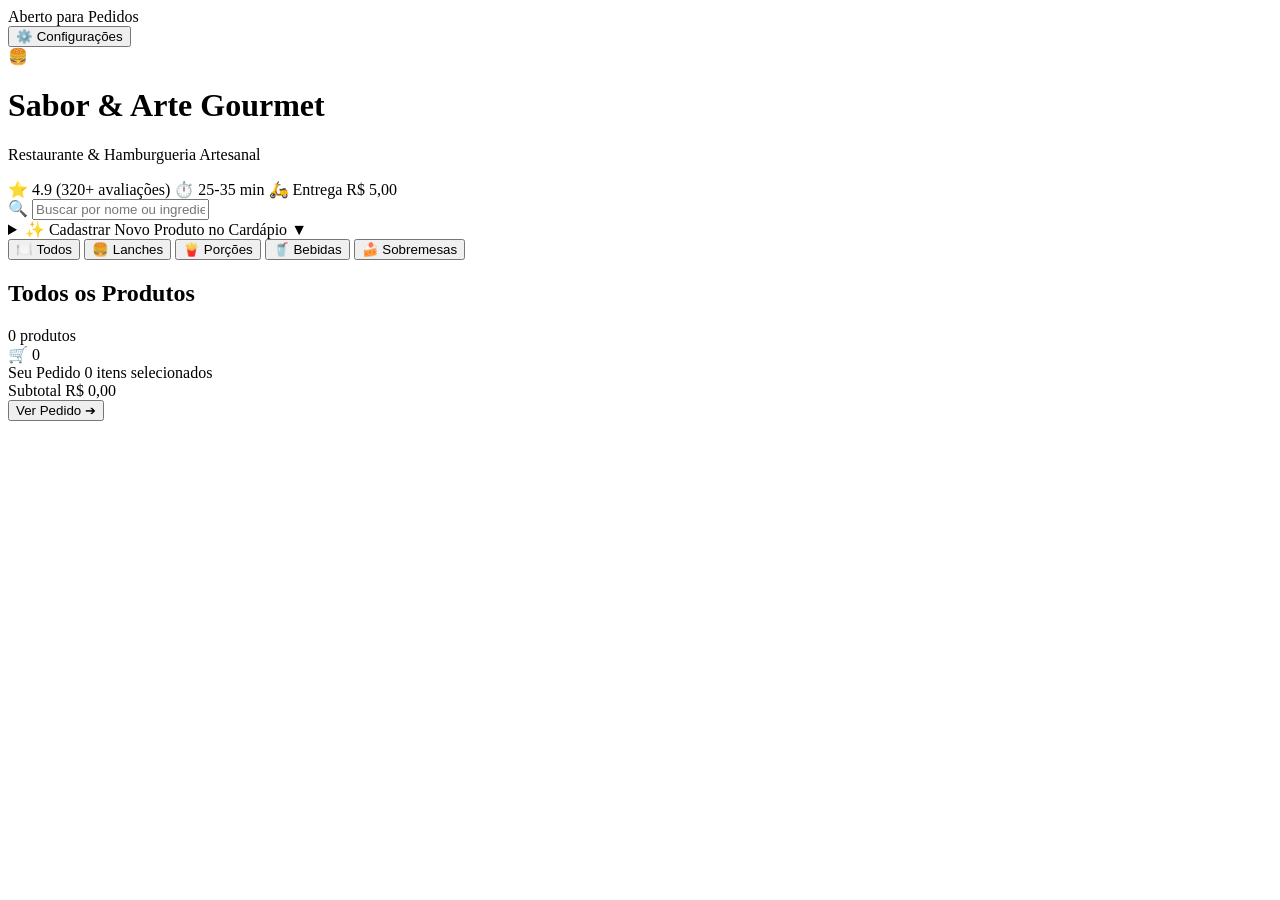
==== index.html @ 3bb92f91 "Configura numero de WhatsApp padrao (+55 79 99982-0686) e otimiza envio de pedidos" ====
<!DOCTYPE html>
<html lang="pt-BR">
<head>
  <meta charset="UTF-8">
  <meta name="viewport" content="width=device-width, initial-scale=1.0, maximum-scale=1.0, user-scalable=no, viewport-fit=cover">
  <title>Sabor & Arte Gourmet | Cardápio Digital Profissional</title>

  <meta name="description" content="Cardápio digital empresarial interativo para pedidos rápidos via WhatsApp, visualização de produtos e cálculo de total.">
  <meta name="theme-color" content="#8b1c1c">
  <meta name="apple-mobile-web-app-capable" content="yes">
  <meta name="apple-mobile-web-app-status-bar-style" content="black-translucent">
  <meta name="apple-mobile-web-app-title" content="Cardápio Pro">

  <link rel="icon" type="image/png" sizes="32x32" href="icons/icon-192.png">
  <link rel="apple-touch-icon" href="icons/icon-192.png">
  <link rel="manifest" href="manifest.json">

  <!-- Tipografia Gourmet -->
  <link rel="preconnect" href="https://fonts.googleapis.com">
  <link rel="preconnect" href="https://fonts.gstatic.com" crossorigin>
  <link href="https://fonts.googleapis.com/css2?family=Plus+Jakarta+Sans:wght@400;500;600;700;800&family=Outfit:wght@600;700;800;900&display=swap" rel="stylesheet">

  <!-- Estilos MVC Modularizados -->
  <link rel="stylesheet" href="css/base.css">
  <link rel="stylesheet" href="css/components.css">
  <link rel="stylesheet" href="css/modals.css">
  <link rel="stylesheet" href="style.css">
</head>
<body>

  <!-- BANNER E CABEÇALHO GOURMET -->
  <header class="header-empresa">
    <div class="header-banner-bg" aria-hidden="true"></div>
    <div class="header-overlay" aria-hidden="true"></div>
    
    <div class="header-container">
      <div class="header-top-bar">
        <div class="status-box">
          <span class="status-pulse"></span>
          <span class="status-label">Aberto para Pedidos</span>
        </div>
        <button id="btn-abrir-config" class="btn-config-loja" title="Configurações do Estabelecimento" aria-label="Configurações do Estabelecimento">
          <span>⚙️ Configurações</span>
        </button>
      </div>

      <div class="brand-box">
        <div class="brand-logo-wrapper">
          <span class="brand-logo">🍔</span>
        </div>
        <div class="brand-texts">
          <h1 class="brand-name" id="display-nome-loja">Sabor & Arte Gourmet</h1>
          <p class="brand-segment">Restaurante & Hamburgueria Artesanal</p>
          
          <div class="brand-badges">
            <span class="badge-info">⭐ 4.9 (320+ avaliações)</span>
            <span class="badge-info">⏱️ 25-35 min</span>
            <span class="badge-info" id="display-taxa-badge">🛵 Entrega R$ 5,00</span>
          </div>
        </div>
      </div>
    </div>
  </header>

  <!-- CONTEÚDO PRINCIPAL -->
  <main class="app-container">

    <!-- BARRA DE CONTROLE: PESQUISA E CADASTRO RÁPIDO -->
    <section class="controls-section">
      <div class="search-bar-wrapper">
        <span class="search-icon" aria-hidden="true">🔍</span>
        <input type="text" id="campo-busca" placeholder="Buscar por nome ou ingredientes (ex: burger, bacon, suco)..." autocomplete="off" aria-label="Buscar produtos no cardápio">
        <button id="btn-limpar-busca" class="btn-clear" style="display: none;" title="Limpar pesquisa" aria-label="Limpar campo de pesquisa">✕</button>
      </div>

      <!-- PAINEL ACCORDION DE CADASTRO DE NOVO ITEM -->
      <details class="accordion-cadastro" id="accordion-cadastro">
        <summary class="summary-btn">
          <span>✨ Cadastrar Novo Produto no Cardápio</span>
          <span class="accordion-arrow" aria-hidden="true">▼</span>
        </summary>
        <div class="form-cadastro-item">
          <div class="form-grid">
            <div class="form-field">
              <label for="novo-nome">Nome do Produto *</label>
              <input id="novo-nome" type="text" placeholder="Ex: Monster Cheese Burger" required>
            </div>
            <div class="form-field">
              <label for="nova-categoria">Categoria *</label>
              <select id="nova-categoria">
                <option value="lanches">🍔 Lanches</option>
                <option value="porcoes">🍟 Porções</option>
                <option value="bebidas">🥤 Bebidas</option>
                <option value="sobremesas">🍰 Sobremesas</option>
              </select>
            </div>
            <div class="form-field">
              <label for="novo-preco">Preço R$ *</label>
              <input id="novo-preco" type="number" step="0.50" min="0" placeholder="Ex: 34.90" required>
            </div>
            <div class="form-field">
              <label for="novo-badge">Destaque (opcional)</label>
              <select id="novo-badge">
                <option value="">Sem Destaque</option>
                <option value="Mais Pedido">🔥 Mais Pedido</option>
                <option value="Chef Special">⭐ Chef Special</option>
                <option value="Novo">✨ Novo</option>
                <option value="Vegetariano">🌱 Vegetariano</option>
              </select>
            </div>
            <div class="form-field full-width">
              <label for="nova-imagem">URL da Imagem (opcional)</label>
              <input id="nova-imagem" type="url" placeholder="https://exemplo.com/foto-hamburguer.jpg">
            </div>
            <div class="form-field full-width">
              <label for="nova-descricao">Ingredientes / Descrição</label>
              <input id="nova-descricao" type="text" placeholder="Pão brioche, blend 180g, cheddar fatiado...">
            </div>
          </div>
          <button id="btn-salvar-novo" class="btn-adicionar-produto">Cadastrar Produto</button>
        </div>
      </details>
    </section>

    <!-- ABAS DE CATEGORIAS -->
    <nav class="categorias-nav" aria-label="Categorias do Cardápio">
      <div class="categorias-lista" id="categorias-tabs">
        <button class="tab-btn active" data-cat="todos">🍽️ Todos</button>
        <button class="tab-btn" data-cat="lanches">🍔 Lanches</button>
        <button class="tab-btn" data-cat="porcoes">🍟 Porções</button>
        <button class="tab-btn" data-cat="bebidas">🥤 Bebidas</button>
        <button class="tab-btn" data-cat="sobremesas">🍰 Sobremesas</button>
      </div>
    </nav>

    <!-- LISTAGEM DE PRODUTOS DO CARDÁPIO -->
    <section class="cardapio-section">
      <div class="section-title-row">
        <h2 id="titulo-categoria">Todos os Produtos</h2>
        <span id="badge-total-itens" class="badge-count" aria-live="polite">0 produtos</span>
      </div>

      <div class="grid-produtos" id="grid-produtos">
        <!-- Renderizado dinamicamente via JS -->
      </div>

      <!-- MENSAGEM QUANDO NENHUM ITEM FOR ENCONTRADO -->
      <div id="vazio-alerta" class="card-vazio" style="display: none;">
        <span class="vazio-icon">🔍</span>
        <h3>Nenhum produto localizado</h3>
        <p>Não encontramos resultados para a sua busca. Tente pesquisar outro termo ou trocar de categoria.</p>
        <button id="btn-reset-busca" class="btn-secundario-vazio">Ver Todos os Produtos</button>
      </div>
    </section>

  </main>

  <!-- BARRA FLUTUANTE DE RESUMO DO PEDIDO (STICKY) -->
  <aside class="barra-flutuante" id="barra-flutuante">
    <div class="barra-container">
      <div class="barra-info">
        <div class="carrinho-icone-box">
          🛒
          <span class="carrinho-badge" id="carrinho-qtd" aria-live="polite">0</span>
        </div>
        <div class="carrinho-textos">
          <span class="carrinho-titulo">Seu Pedido</span>
          <span class="carrinho-detalhe" id="carrinho-resumo-texto" aria-live="polite">0 itens selecionados</span>
        </div>
      </div>

      <div class="barra-acoes">
        <div class="carrinho-total-box">
          <span class="total-rotulo">Subtotal</span>
          <span class="total-valor" id="carrinho-total-valor" aria-live="polite">R$ 0,00</span>
        </div>
        <button id="btn-abrir-pedido" class="btn-finalizar-pedido">
          <span>Ver Pedido</span>
          <span class="seta-btn">➔</span>
        </button>
      </div>
    </div>
  </aside>

  <!-- MODAL DE FINALIZAÇÃO DO PEDIDO (<dialog>) -->
  <dialog id="modal-pedido" class="modal-dialog">
    <div class="modal-content">
      <div class="modal-header">
        <div class="modal-header-title">
          <span class="modal-icon">🛍️</span>
          <div>
            <h3>Conferir & Finalizar Pedido</h3>
            <p class="modal-sub">Revise os itens e informe os dados para entrega</p>
          </div>
        </div>
        <button id="btn-fechar-modal" class="btn-fechar" aria-label="Fechar modal de pedido">✕</button>
      </div>

      <div class="modal-body">
        <!-- LISTA DE ITENS SELECIONADOS NO MODAL -->
        <div class="pedido-itens-lista" id="pedido-itens-lista">
          <!-- Injetado via JS -->
        </div>

        <!-- FORMULÁRIO DE ENTREGA / ATENDIMENTO -->
        <form id="form-fechamento" class="form-fechamento" onsubmit="return false;">
          <h4 class="form-titulo">Informações de Entrega & Cliente</h4>

          <div class="input-grupo">
            <label for="cliente-nome">Nome Completo do Cliente *</label>
            <input type="text" id="cliente-nome" placeholder="Digite seu nome completo" required>
          </div>

          <div class="input-grupo">
            <label for="tipo-atendimento">Forma de Atendimento *</label>
            <select id="tipo-atendimento">
              <option value="Delivery">Entrega em Domicílio (Delivery)</option>
              <option value="Mesa">Consumo no Local (Mesa)</option>
              <option value="Balcão">Retirada no Balcão</option>
            </select>
          </div>

          <div class="input-grupo" id="grupo-local">
            <label for="cliente-local" id="rotulo-local">Endereço Completo de Entrega *</label>
            <input type="text" id="cliente-local" placeholder="Rua, Número, Bairro, Ponto de Referência" required>
          </div>

          <div class="input-grupo">
            <label for="forma-pagamento">Forma de Pagamento *</label>
            <select id="forma-pagamento">
              <option value="PIX">PIX (Chave Instantânea)</option>
              <option value="Cartão de Crédito">Cartão de Crédito (Na entrega)</option>
              <option value="Cartão de Débito">Cartão de Débito (Na entrega)</option>
              <option value="Dinheiro">Dinheiro</option>
            </select>
          </div>

          <!-- CAMPO PIX -->
          <div class="input-grupo box-pix" id="grupo-pix" style="display: none;">
            <div class="pix-card">
              <div class="pix-info">
                <span class="pix-badge">⚡ Chave PIX do Restaurante</span>
                <span class="pix-chave" id="pix-chave-texto">pix@saborearte.com.br</span>
              </div>
              <button type="button" id="btn-copiar-pix" class="btn-copiar">Copiar Chave</button>
            </div>
          </div>

          <!-- CAMPO DINHEIRO / TROCO -->
          <div class="input-grupo" id="grupo-troco" style="display: none;">
            <label for="pedido-troco">Troco para Quanto? (R$)</label>
            <input type="text" id="pedido-troco" placeholder="Ex: R$ 50,00 ou Não preciso de troco">
          </div>

          <div class="input-grupo">
            <label for="pedido-obs">Observações do Pedido (opcional)</label>
            <textarea id="pedido-obs" rows="2" placeholder="Ex: Sem cebola, molho extra, carne bem passada..."></textarea>
          </div>
        </form>
      </div>

      <!-- RODAPÉ DO MODAL COM TOTAIS E BOTÃO WHATSAPP -->
      <div class="modal-footer">
        <div class="resumo-valores">
          <div class="resumo-linha">
            <span>Subtotal (itens):</span>
            <span id="modal-subtotal-valor">R$ 0,00</span>
          </div>
          <div class="resumo-linha" id="linha-taxa-entrega">
            <span>Taxa de Entrega:</span>
            <span id="modal-taxa-valor">R$ 5,00</span>
          </div>
          <div class="resumo-linha total-destaque-linha">
            <span>Total Geral:</span>
            <span id="modal-valor-total" class="preco-verde">R$ 0,00</span>
          </div>
        </div>

        <div class="botoes-modal">
          <button type="button" id="btn-limpar-tudo" class="btn-esvaziar">Esvaziar</button>
          <button type="button" id="btn-enviar-whatsapp" class="btn-whatsapp-empresa">
            <span>📲 Enviar Pedido via WhatsApp</span>
          </button>
        </div>
      </div>
    </div>
  </dialog>

  <!-- MODAL DE EDIÇÃO DE PRODUTO (<dialog>) -->
  <dialog id="modal-editar-produto" class="modal-dialog">
    <div class="modal-content">
      <div class="modal-header">
        <div class="modal-header-title">
          <span class="modal-icon">✏️</span>
          <div>
            <h3>Editar Produto</h3>
            <p class="modal-sub">Atualize os detalhes e o preço do item</p>
          </div>
        </div>
        <button id="btn-fechar-editar" class="btn-fechar" aria-label="Fechar modal de edição">✕</button>
      </div>
      <div class="modal-body">
        <form id="form-editar-produto" onsubmit="return false;">
          <input type="hidden" id="edit-id">
          <div class="input-grupo">
            <label for="edit-nome">Nome do Produto *</label>
            <input type="text" id="edit-nome" required>
          </div>
          <div class="input-grupo">
            <label for="edit-categoria">Categoria *</label>
            <select id="edit-categoria">
              <option value="lanches">🍔 Lanches</option>
              <option value="porcoes">🍟 Porções</option>
              <option value="bebidas">🥤 Bebidas</option>
              <option value="sobremesas">🍰 Sobremesas</option>
            </select>
          </div>
          <div class="input-grupo">
            <label for="edit-preco">Preço R$ *</label>
            <input type="number" step="0.50" min="0" id="edit-preco" required>
          </div>
          <div class="input-grupo">
            <label for="edit-badge">Destaque (Badge)</label>
            <select id="edit-badge">
              <option value="">Sem Destaque</option>
              <option value="Mais Pedido">🔥 Mais Pedido</option>
              <option value="Chef Special">⭐ Chef Special</option>
              <option value="Novo">✨ Novo</option>
              <option value="Vegetariano">🌱 Vegetariano</option>
            </select>
          </div>
          <div class="input-grupo">
            <label for="edit-imagem">URL da Foto</label>
            <input type="url" id="edit-imagem" placeholder="https://exemplo.com/imagem.jpg">
          </div>
          <div class="input-grupo">
            <label for="edit-descricao">Ingredientes / Descrição</label>
            <textarea id="edit-descricao" rows="2"></textarea>
          </div>
        </form>
      </div>
      <div class="modal-footer">
        <button type="button" id="btn-salvar-edicao" class="btn-adicionar-produto" style="width: 100%;">Salvar Alterações</button>
      </div>
    </div>
  </dialog>

  <!-- MODAL DE CONFIGURAÇÕES DO ESTABELECIMENTO (<dialog>) -->
  <dialog id="modal-configuracoes" class="modal-dialog">
    <div class="modal-content">
      <div class="modal-header">
        <div class="modal-header-title">
          <span class="modal-icon">⚙️</span>
          <div>
            <h3>Configurações do Restaurante</h3>
            <p class="modal-sub">Defina os dados para recebimento de pedidos</p>
          </div>
        </div>
        <button id="btn-fechar-config" class="btn-fechar" aria-label="Fechar configurações">✕</button>
      </div>
      <div class="modal-body">
        <form id="form-config" onsubmit="return false;">
          <div class="input-grupo">
            <label for="config-nome-loja">Nome do Estabelecimento</label>
            <input type="text" id="config-nome-loja" placeholder="Ex: Sabor & Arte Gourmet">
          </div>
          <div class="input-grupo">
            <label for="config-whatsapp">Número do WhatsApp (com DDD)</label>
            <input type="text" id="config-whatsapp" placeholder="Ex: 5579999820686">
            <small style="color: var(--text-muted); font-size: 0.75rem;">Digite com DDD (ex: 5579999820686 ou 79999820686)</small>
          </div>
          <div class="input-grupo">
            <label for="config-taxa-entrega">Taxa Padrão de Entrega (R$)</label>
            <input type="number" step="0.50" min="0" id="config-taxa-entrega" placeholder="Ex: 5.00">
          </div>
          <div class="input-grupo">
            <label for="config-chave-pix">Chave PIX da Loja</label>
            <input type="text" id="config-chave-pix" placeholder="Ex: pix@saborearte.com.br ou CNPJ">
          </div>
        </form>
      </div>
      <div class="modal-footer">
        <button type="button" id="btn-salvar-config" class="btn-adicionar-produto" style="width: 100%;">Salvar Configurações</button>
      </div>
    </div>
  </dialog>

  <!-- MODAL DE CONFIRMAÇÃO CUSTOMIZADO (<dialog>) -->
  <dialog id="modal-confirmacao" class="modal-dialog modal-small">
    <div class="modal-content">
      <div class="modal-body" style="text-align: center; padding: 24px;">
        <span id="confirm-icon" style="font-size: 2.5rem; display: block; margin-bottom: 12px;">⚠️</span>
        <h3 id="confirm-titulo" style="font-size: 1.15rem; font-weight: 800; color: var(--dark); margin-bottom: 8px;">Tem certeza?</h3>
        <p id="confirm-mensagem" style="font-size: 0.88rem; color: var(--text-muted); margin-bottom: 20px;">Essa ação não poderá ser desfeita.</p>
        
        <div style="display: flex; gap: 10px; justify-content: center;">
          <button type="button" id="btn-confirm-cancelar" class="btn-fechar" style="width: auto; height: auto; border-radius: var(--radius-sm); padding: 8px 16px;">Cancelar</button>
          <button type="button" id="btn-confirm-ok" class="btn-esvaziar" style="padding: 8px 16px;">Confirmar</button>
        </div>
      </div>
    </div>
  </dialog>

  <!-- NOTIFICAÇÃO TOAST -->
  <div id="toast" class="toast-aviso" role="alert" aria-live="polite"></div>

  <!-- SERVICE WORKER (PWA) -->
  <script>
    if ("serviceWorker" in navigator) {
      navigator.serviceWorker.register("sw.js", { updateViaCache: 'none' })
        .then(reg => {
          reg.update();
          console.log("Service Worker ativo!");
        })
        .catch(err => console.error("Erro SW:", err));
    }
  </script>

  <!-- CONTROLLER PRINCIPAL (ARQUITETURA MVC) -->
  <script type="module" src="js/controllers/AppController.js"></script>
</body>
</html>
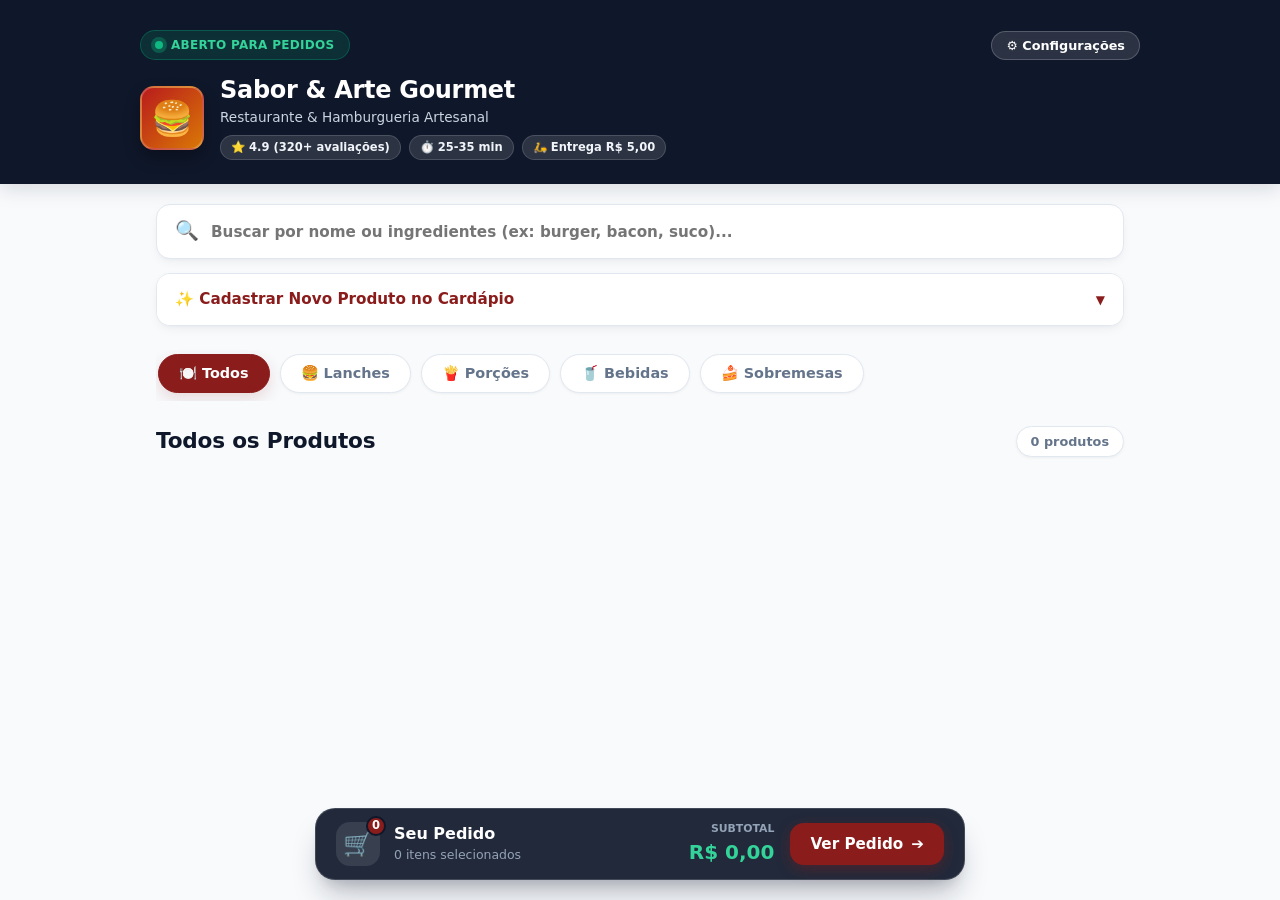
==== commit 5957a014: "Adiciona metatags Open Graph (og:image, og:title, og:url) e link no pedido para preview rico com ima" ====
--- a/index.html
+++ b/index.html
@@ -10,6 +10,31 @@
   <meta name="apple-mobile-web-app-capable" content="yes">
   <meta name="apple-mobile-web-app-status-bar-style" content="black-translucent">
   <meta name="apple-mobile-web-app-title" content="Cardápio Pro">
+
+  <!-- Metatags para Compartilhamento e Preview com Imagem no WhatsApp -->
+  <meta property="og:type" content="website">
+  <meta property="og:url" content="https://pedroj2611.github.io/tetes-de-app-facudade-/">
+  <meta property="og:title" content="Sabor & Arte Gourmet | Cardápio Digital Profissional">
+  <meta property="og:description" content="Cardápio digital empresarial interativo para pedidos rápidos via WhatsApp, visualização de produtos e cálculo de total.">
+  <meta property="og:image" content="https://pedroj2611.github.io/tetes-de-app-facudade-/icons/icon-512.png">
+  <meta property="og:image:secure_url" content="https://pedroj2611.github.io/tetes-de-app-facudade-/icons/icon-512.png">
+  <meta property="og:image:type" content="image/png">
+  <meta property="og:image:width" content="512">
+  <meta property="og:image:height" content="512">
+  <meta property="og:image:alt" content="Sabor & Arte Gourmet">
+  <meta property="og:site_name" content="Sabor & Arte Gourmet">
+
+  <!-- Compatibilidade Legada WhatsApp -->
+  <link rel="image_src" href="https://pedroj2611.github.io/tetes-de-app-facudade-/icons/icon-512.png">
+  <meta itemprop="name" content="Sabor & Arte Gourmet | Cardápio Digital Profissional">
+  <meta itemprop="description" content="Cardápio digital empresarial interativo para pedidos rápidos via WhatsApp.">
+  <meta itemprop="image" content="https://pedroj2611.github.io/tetes-de-app-facudade-/icons/icon-512.png">
+
+  <!-- Twitter Card -->
+  <meta name="twitter:card" content="summary">
+  <meta name="twitter:title" content="Sabor & Arte Gourmet | Cardápio Digital Profissional">
+  <meta name="twitter:description" content="Cardápio digital empresarial interativo para pedidos rápidos via WhatsApp.">
+  <meta name="twitter:image" content="https://pedroj2611.github.io/tetes-de-app-facudade-/icons/icon-512.png">
 
   <link rel="icon" type="image/png" sizes="32x32" href="icons/icon-192.png">
   <link rel="apple-touch-icon" href="icons/icon-192.png">
--- a/css/base.css
+++ b/css/base.css
@@ -0,0 +1,75 @@
+/* ==========================================================================
+   VIEW LAYER - BASE & DESIGN SYSTEM (src/css/base.css)
+   ========================================================================== */
+:root {
+  --primary: #8b1c1c;
+  --primary-hover: #6e1313;
+  --primary-light: #fef2f2;
+  --primary-glow: rgba(139, 28, 28, 0.15);
+  
+  --secondary: #d97706;
+  --secondary-light: #fffbeb;
+  
+  --success: #059669;
+  --success-light: #ecfdf5;
+  --whatsapp: #25d366;
+  --whatsapp-hover: #1eb854;
+  
+  --dark: #0f172a;
+  --dark-surface: #1e293b;
+  --text-main: #1e293b;
+  --text-muted: #64748b;
+  --text-light: #94a3b8;
+  
+  --bg-body: #f8fafc;
+  --bg-card: #ffffff;
+  --border: #e2e8f0;
+  --border-focus: #cbd5e1;
+  
+  --shadow-sm: 0 1px 3px 0 rgba(0, 0, 0, 0.05);
+  --shadow-card: 0 4px 12px -2px rgba(15, 23, 42, 0.06), 0 2px 4px -2px rgba(15, 23, 42, 0.04);
+  --shadow-hover: 0 16px 24px -4px rgba(15, 23, 42, 0.1), 0 8px 12px -4px rgba(15, 23, 42, 0.05);
+  --shadow-float: 0 20px 30px -8px rgba(15, 23, 42, 0.28), 0 10px 15px -8px rgba(15, 23, 42, 0.15);
+  
+  --radius-sm: 8px;
+  --radius-md: 14px;
+  --radius-lg: 20px;
+  --radius-full: 9999px;
+  
+  --font-body: 'Plus Jakarta Sans', system-ui, -apple-system, sans-serif;
+  --font-heading: 'Outfit', system-ui, sans-serif;
+  --transition: all 0.22s cubic-bezier(0.4, 0, 0.2, 1);
+}
+
+/* RESET E BASE */
+* {
+  margin: 0;
+  padding: 0;
+  box-sizing: border-box;
+  font-family: var(--font-body);
+  -webkit-tap-highlight-color: transparent;
+}
+
+html {
+  scroll-behavior: smooth;
+}
+
+body {
+  background-color: var(--bg-body);
+  color: var(--text-main);
+  line-height: 1.5;
+  padding-bottom: calc(120px + env(safe-area-inset-bottom, 0px));
+  min-height: 100vh;
+  -webkit-font-smoothing: antialiased;
+}
+
+body.modal-aberto {
+  overflow: hidden;
+  touch-action: none;
+}
+
+.app-container {
+  max-width: 1000px;
+  margin: 0 auto;
+  padding: 20px 16px;
+}
--- a/css/components.css
+++ b/css/components.css
@@ -0,0 +1,826 @@
+/* ==========================================================================
+   VIEW LAYER - COMPONENTES (src/css/components.css)
+   ========================================================================== */
+
+/* HEADER E BANNER GOURMET */
+.header-empresa {
+  position: relative;
+  background: var(--dark);
+  color: #ffffff;
+  padding: 30px 20px 24px 20px;
+  overflow: hidden;
+  box-shadow: 0 4px 20px rgba(15, 23, 42, 0.15);
+}
+
+.header-banner-bg {
+  position: absolute;
+  top: 0;
+  left: 0;
+  right: 0;
+  bottom: 0;
+  background-image: url('https://images.unsplash.com/photo-1555396273-367ea4eb4db5?auto=format&fit=crop&w=1200&q=80');
+  background-size: cover;
+  background-position: center;
+  filter: blur(3px) brightness(0.45);
+  transform: scale(1.05);
+}
+
+.header-overlay {
+  position: absolute;
+  inset: 0;
+  background: linear-gradient(180deg, rgba(15, 23, 42, 0.7) 0%, rgba(15, 23, 42, 0.95) 100%);
+}
+
+.header-container {
+  position: relative;
+  z-index: 10;
+  max-width: 1000px;
+  margin: 0 auto;
+  display: flex;
+  flex-direction: column;
+  gap: 16px;
+}
+
+.header-top-bar {
+  display: flex;
+  justify-content: space-between;
+  align-items: center;
+  gap: 12px;
+}
+
+.status-box {
+  display: inline-flex;
+  align-items: center;
+  gap: 8px;
+  background: rgba(5, 150, 105, 0.2);
+  border: 1px solid rgba(5, 150, 105, 0.4);
+  backdrop-filter: blur(8px);
+  padding: 5px 14px;
+  border-radius: var(--radius-full);
+}
+
+.status-pulse {
+  width: 8px;
+  height: 8px;
+  background: #10b981;
+  border-radius: 50%;
+  box-shadow: 0 0 0 4px rgba(16, 185, 129, 0.3);
+  animation: pulse 2s infinite;
+}
+
+.status-label {
+  font-size: 0.75rem;
+  font-weight: 700;
+  color: #34d399;
+  letter-spacing: 0.3px;
+  text-transform: uppercase;
+}
+
+.btn-config-loja {
+  background: rgba(255, 255, 255, 0.12);
+  color: #ffffff;
+  border: 1px solid rgba(255, 255, 255, 0.2);
+  padding: 6px 14px;
+  border-radius: var(--radius-full);
+  font-size: 0.8rem;
+  font-weight: 600;
+  cursor: pointer;
+  backdrop-filter: blur(8px);
+  transition: var(--transition);
+}
+
+.btn-config-loja:hover {
+  background: rgba(255, 255, 255, 0.25);
+  transform: translateY(-1px);
+}
+
+.brand-box {
+  display: flex;
+  align-items: center;
+  gap: 16px;
+}
+
+.brand-logo-wrapper {
+  background: linear-gradient(135deg, #b91c1c, #d97706);
+  width: 64px;
+  height: 64px;
+  border-radius: var(--radius-md);
+  display: flex;
+  align-items: center;
+  justify-content: center;
+  box-shadow: 0 8px 16px rgba(0, 0, 0, 0.3);
+  border: 2px solid rgba(255, 255, 255, 0.2);
+  flex-shrink: 0;
+}
+
+.brand-logo {
+  font-size: 34px;
+}
+
+.brand-texts {
+  display: flex;
+  flex-direction: column;
+  gap: 2px;
+}
+
+.brand-name {
+  font-family: var(--font-heading);
+  font-size: 1.5rem;
+  font-weight: 800;
+  color: #ffffff;
+  line-height: 1.2;
+  letter-spacing: -0.3px;
+}
+
+.brand-segment {
+  font-size: 0.85rem;
+  color: #cbd5e1;
+  font-weight: 500;
+}
+
+.brand-badges {
+  display: flex;
+  flex-wrap: wrap;
+  gap: 8px;
+  margin-top: 6px;
+}
+
+.badge-info {
+  background: rgba(255, 255, 255, 0.12);
+  border: 1px solid rgba(255, 255, 255, 0.15);
+  color: #f1f5f9;
+  font-size: 0.72rem;
+  font-weight: 600;
+  padding: 3px 10px;
+  border-radius: var(--radius-full);
+}
+
+/* CONTROLES E BUSCA */
+.controls-section {
+  margin-bottom: 24px;
+  display: flex;
+  flex-direction: column;
+  gap: 14px;
+}
+
+.search-bar-wrapper {
+  background: #ffffff;
+  border: 1.5px solid var(--border);
+  border-radius: var(--radius-md);
+  padding: 12px 18px;
+  display: flex;
+  align-items: center;
+  gap: 12px;
+  box-shadow: var(--shadow-card);
+  transition: var(--transition);
+}
+
+.search-bar-wrapper:focus-within {
+  border-color: var(--primary);
+  box-shadow: 0 0 0 4px var(--primary-glow);
+}
+
+.search-icon {
+  font-size: 1.2rem;
+  color: var(--text-muted);
+}
+
+.search-bar-wrapper input {
+  flex: 1;
+  border: none;
+  background: transparent;
+  font-size: 0.95rem;
+  color: var(--text-main);
+  outline: none;
+  font-weight: 600;
+}
+
+.btn-clear {
+  background: #f1f5f9;
+  border: none;
+  color: var(--text-muted);
+  width: 26px;
+  height: 26px;
+  border-radius: 50%;
+  cursor: pointer;
+  display: flex;
+  align-items: center;
+  justify-content: center;
+  font-weight: bold;
+  transition: var(--transition);
+}
+
+.btn-clear:hover {
+  background: #e2e8f0;
+  color: var(--dark);
+}
+
+/* ACCORDION CADASTRO */
+.accordion-cadastro {
+  background: #ffffff;
+  border: 1.5px solid var(--border);
+  border-radius: var(--radius-md);
+  box-shadow: var(--shadow-card);
+  overflow: hidden;
+  transition: var(--transition);
+}
+
+.summary-btn {
+  padding: 14px 18px;
+  font-size: 0.95rem;
+  font-weight: 700;
+  color: var(--primary);
+  cursor: pointer;
+  display: flex;
+  justify-content: space-between;
+  align-items: center;
+  user-select: none;
+  list-style: none;
+  background: #fff;
+  transition: var(--transition);
+}
+
+.summary-btn:hover {
+  background: var(--primary-light);
+}
+
+.summary-btn::-webkit-details-marker {
+  display: none;
+}
+
+.accordion-arrow {
+  font-size: 0.75rem;
+  transition: transform 0.25s ease;
+}
+
+.accordion-cadastro[open] .accordion-arrow {
+  transform: rotate(180deg);
+}
+
+.form-cadastro-item {
+  padding: 18px;
+  border-top: 1px solid var(--border);
+  background: #fcfcfc;
+}
+
+.form-grid {
+  display: grid;
+  grid-template-columns: 1fr;
+  gap: 12px;
+  margin-bottom: 16px;
+}
+
+@media (min-width: 640px) {
+  .form-grid {
+    grid-template-columns: repeat(3, 1fr);
+  }
+  .form-field.full-width {
+    grid-column: span 3;
+  }
+}
+
+.form-field {
+  display: flex;
+  flex-direction: column;
+  gap: 4px;
+}
+
+.form-field label {
+  font-size: 0.78rem;
+  font-weight: 700;
+  color: var(--text-main);
+}
+
+.form-field input,
+.form-field select {
+  padding: 10px 14px;
+  border: 1.5px solid var(--border);
+  border-radius: var(--radius-sm);
+  font-size: 0.9rem;
+  outline: none;
+  background: #ffffff;
+  transition: var(--transition);
+}
+
+.form-field input:focus,
+.form-field select:focus {
+  border-color: var(--primary);
+  box-shadow: 0 0 0 3px var(--primary-glow);
+}
+
+.btn-adicionar-produto {
+  background: var(--dark);
+  color: #ffffff;
+  border: none;
+  padding: 12px 20px;
+  border-radius: var(--radius-sm);
+  font-size: 0.9rem;
+  font-weight: 700;
+  cursor: pointer;
+  transition: var(--transition);
+  box-shadow: var(--shadow-sm);
+}
+
+.btn-adicionar-produto:hover {
+  background: var(--primary);
+  transform: translateY(-1px);
+}
+
+/* CATEGORIAS */
+.categorias-nav {
+  margin-bottom: 24px;
+}
+
+.categorias-lista {
+  display: flex;
+  gap: 10px;
+  overflow-x: auto;
+  padding: 4px 2px 8px 2px;
+  scrollbar-width: none;
+}
+
+.categorias-lista::-webkit-scrollbar {
+  display: none;
+}
+
+.tab-btn {
+  background: #ffffff;
+  border: 1.5px solid var(--border);
+  padding: 10px 20px;
+  border-radius: var(--radius-full);
+  font-size: 0.9rem;
+  font-weight: 700;
+  color: var(--text-muted);
+  cursor: pointer;
+  white-space: nowrap;
+  transition: var(--transition);
+  box-shadow: var(--shadow-sm);
+}
+
+.tab-btn:hover {
+  border-color: var(--border-focus);
+  color: var(--text-main);
+  transform: translateY(-1px);
+}
+
+.tab-btn.active {
+  background: var(--primary);
+  color: #ffffff;
+  border-color: var(--primary);
+  box-shadow: 0 6px 16px var(--primary-glow);
+}
+
+/* GRID DE PRODUTOS & CARDS */
+.cardapio-section {
+  margin-bottom: 30px;
+}
+
+.section-title-row {
+  display: flex;
+  justify-content: space-between;
+  align-items: center;
+  margin-bottom: 18px;
+}
+
+.section-title-row h2 {
+  font-family: var(--font-heading);
+  font-size: 1.35rem;
+  font-weight: 800;
+  color: var(--dark);
+  letter-spacing: -0.2px;
+}
+
+.badge-count {
+  font-size: 0.8rem;
+  font-weight: 700;
+  color: var(--text-muted);
+  background: #ffffff;
+  padding: 5px 14px;
+  border-radius: var(--radius-full);
+  border: 1px solid var(--border);
+  box-shadow: var(--shadow-sm);
+}
+
+.grid-produtos {
+  display: grid;
+  grid-template-columns: 1fr;
+  gap: 18px;
+}
+
+@media (min-width: 600px) {
+  .grid-produtos {
+    grid-template-columns: repeat(2, 1fr);
+  }
+}
+
+@media (min-width: 900px) {
+  .grid-produtos {
+    grid-template-columns: repeat(3, 1fr);
+  }
+}
+
+.card-item {
+  background: var(--bg-card);
+  border: 1.5px solid var(--border);
+  border-radius: var(--radius-lg);
+  padding: 16px;
+  display: flex;
+  flex-direction: column;
+  justify-content: space-between;
+  box-shadow: var(--shadow-card);
+  transition: var(--transition);
+  position: relative;
+  overflow: hidden;
+}
+
+.card-item:hover {
+  transform: translateY(-4px);
+  box-shadow: var(--shadow-hover);
+  border-color: #cbd5e1;
+}
+
+.card-item.no-carrinho {
+  border-color: var(--primary);
+  box-shadow: 0 8px 20px var(--primary-glow);
+  background: #fffafa;
+}
+
+.card-badge-tag {
+  position: absolute;
+  top: 12px;
+  left: 12px;
+  z-index: 5;
+  font-size: 0.7rem;
+  font-weight: 800;
+  padding: 4px 10px;
+  border-radius: var(--radius-full);
+  color: #ffffff;
+  background: var(--dark);
+  box-shadow: 0 4px 8px rgba(0, 0, 0, 0.2);
+  letter-spacing: 0.2px;
+}
+
+.card-badge-tag.mais-pedido { background: linear-gradient(135deg, #e11d48, #b91c1c); }
+.card-badge-tag.chef { background: linear-gradient(135deg, #d97706, #b45309); }
+.card-badge-tag.novo { background: linear-gradient(135deg, #2563eb, #1d4ed8); }
+.card-badge-tag.vegetariano { background: linear-gradient(135deg, #059669, #047857); }
+
+.card-foto-wrapper {
+  width: 100%;
+  height: 150px;
+  border-radius: var(--radius-md);
+  overflow: hidden;
+  background: #f1f5f9;
+  margin-bottom: 12px;
+  position: relative;
+}
+
+.card-foto {
+  width: 100%;
+  height: 100%;
+  object-fit: cover;
+  transition: transform 0.4s ease;
+}
+
+.card-item:hover .card-foto {
+  transform: scale(1.05);
+}
+
+.card-foto-fallback {
+  width: 100%;
+  height: 100%;
+  display: flex;
+  align-items: center;
+  justify-content: center;
+  font-size: 48px;
+  background: linear-gradient(135deg, #f8fafc, #f1f5f9);
+}
+
+.card-topo {
+  display: flex;
+  flex-direction: column;
+  gap: 6px;
+  margin-bottom: 12px;
+}
+
+.card-nome {
+  font-family: var(--font-heading);
+  font-size: 1.1rem;
+  font-weight: 800;
+  color: var(--dark);
+  line-height: 1.25;
+}
+
+.card-descricao {
+  font-size: 0.83rem;
+  color: var(--text-muted);
+  line-height: 1.4;
+  display: -webkit-box;
+  -webkit-line-clamp: 2;
+  -webkit-box-orient: vertical;
+  overflow: hidden;
+}
+
+.card-rodape {
+  display: flex;
+  justify-content: space-between;
+  align-items: center;
+  border-top: 1px dashed var(--border);
+  padding-top: 14px;
+  margin-top: auto;
+}
+
+.card-preco {
+  font-family: var(--font-heading);
+  font-size: 1.25rem;
+  font-weight: 900;
+  color: var(--dark);
+}
+
+.card-acoes {
+  display: flex;
+  align-items: center;
+  gap: 6px;
+}
+
+.btn-pedir-card {
+  background: var(--primary);
+  color: #ffffff;
+  border: none;
+  padding: 9px 16px;
+  border-radius: var(--radius-sm);
+  font-size: 0.88rem;
+  font-weight: 800;
+  cursor: pointer;
+  transition: var(--transition);
+  box-shadow: 0 4px 10px var(--primary-glow);
+}
+
+.btn-pedir-card:hover {
+  background: var(--primary-hover);
+  transform: scale(1.03);
+}
+
+.stepper-box {
+  display: flex;
+  align-items: center;
+  gap: 4px;
+  background: #f1f5f9;
+  padding: 3px;
+  border-radius: var(--radius-sm);
+  border: 1px solid var(--border);
+}
+
+.btn-step {
+  background: #ffffff;
+  border: 1px solid var(--border);
+  width: 30px;
+  height: 30px;
+  border-radius: 6px;
+  font-size: 1rem;
+  font-weight: bold;
+  cursor: pointer;
+  display: flex;
+  align-items: center;
+  justify-content: center;
+  color: var(--dark);
+  transition: var(--transition);
+}
+
+.btn-step:hover {
+  background: var(--primary);
+  color: #ffffff;
+  border-color: var(--primary);
+}
+
+.step-valor {
+  font-size: 0.92rem;
+  font-weight: 800;
+  min-width: 24px;
+  text-align: center;
+  color: var(--dark);
+}
+
+.btn-card-action {
+  background: transparent;
+  border: none;
+  color: var(--text-light);
+  cursor: pointer;
+  padding: 6px;
+  font-size: 0.9rem;
+  border-radius: var(--radius-sm);
+  transition: var(--transition);
+}
+
+.btn-card-action:hover {
+  color: var(--primary);
+  background: var(--primary-light);
+}
+
+.card-vazio {
+  text-align: center;
+  padding: 48px 24px;
+  background: #ffffff;
+  border-radius: var(--radius-lg);
+  border: 2px dashed var(--border);
+}
+
+.vazio-icon {
+  font-size: 48px;
+  display: block;
+  margin-bottom: 12px;
+}
+
+.btn-secundario-vazio {
+  margin-top: 16px;
+  background: var(--dark);
+  color: #ffffff;
+  border: none;
+  padding: 10px 20px;
+  border-radius: var(--radius-sm);
+  font-size: 0.88rem;
+  font-weight: 700;
+  cursor: pointer;
+  transition: var(--transition);
+}
+
+.btn-secundario-vazio:hover {
+  background: var(--primary);
+}
+
+/* BARRA FLUTUANTE DE PEDIDO */
+.barra-flutuante {
+  position: fixed;
+  bottom: 20px;
+  left: 0;
+  right: 0;
+  z-index: 50;
+  display: flex;
+  justify-content: center;
+  padding: 0 16px;
+  pointer-events: none;
+}
+
+.barra-container {
+  pointer-events: auto;
+  background: rgba(15, 23, 42, 0.92);
+  backdrop-filter: blur(16px);
+  -webkit-backdrop-filter: blur(16px);
+  color: #ffffff;
+  width: 100%;
+  max-width: 650px;
+  border-radius: var(--radius-lg);
+  padding: 12px 20px;
+  display: flex;
+  justify-content: space-between;
+  align-items: center;
+  box-shadow: var(--shadow-float);
+  border: 1px solid rgba(255, 255, 255, 0.15);
+  animation: slideUp 0.35s cubic-bezier(0.16, 1, 0.3, 1);
+}
+
+.barra-info {
+  display: flex;
+  align-items: center;
+  gap: 14px;
+}
+
+.carrinho-icone-box {
+  font-size: 1.5rem;
+  position: relative;
+  background: rgba(255, 255, 255, 0.1);
+  width: 44px;
+  height: 44px;
+  border-radius: var(--radius-md);
+  display: flex;
+  align-items: center;
+  justify-content: center;
+}
+
+.carrinho-badge {
+  position: absolute;
+  top: -6px;
+  right: -6px;
+  background: var(--primary);
+  color: #ffffff;
+  font-size: 0.72rem;
+  font-weight: 900;
+  min-width: 20px;
+  height: 20px;
+  border-radius: 50%;
+  display: flex;
+  align-items: center;
+  justify-content: center;
+  padding: 0 4px;
+  border: 2px solid var(--dark);
+  animation: badgeBounce 0.3s ease;
+}
+
+.carrinho-textos {
+  display: flex;
+  flex-direction: column;
+}
+
+.carrinho-titulo {
+  font-family: var(--font-heading);
+  font-size: 1rem;
+  font-weight: 800;
+}
+
+.carrinho-detalhe {
+  font-size: 0.78rem;
+  color: #94a3b8;
+}
+
+.barra-acoes {
+  display: flex;
+  align-items: center;
+  gap: 16px;
+}
+
+.carrinho-total-box {
+  text-align: right;
+}
+
+.total-rotulo {
+  display: block;
+  font-size: 0.68rem;
+  color: #94a3b8;
+  text-transform: uppercase;
+  font-weight: 700;
+}
+
+.total-valor {
+  font-family: var(--font-heading);
+  font-size: 1.25rem;
+  font-weight: 900;
+  color: #34d399;
+}
+
+.btn-finalizar-pedido {
+  background: var(--primary);
+  color: #ffffff;
+  border: none;
+  padding: 12px 20px;
+  border-radius: var(--radius-md);
+  font-size: 0.95rem;
+  font-weight: 800;
+  cursor: pointer;
+  display: flex;
+  align-items: center;
+  gap: 8px;
+  transition: var(--transition);
+  box-shadow: 0 4px 14px rgba(139, 28, 28, 0.4);
+}
+
+.btn-finalizar-pedido:hover {
+  background: var(--primary-hover);
+  transform: translateY(-2px);
+}
+
+@media (max-width: 540px) {
+  .barra-flutuante {
+    bottom: calc(12px + env(safe-area-inset-bottom, 0px));
+    padding: 0 10px;
+  }
+
+  .barra-container {
+    padding: 10px 14px;
+    gap: 8px;
+  }
+
+  .barra-info {
+    gap: 10px;
+    min-width: 0;
+  }
+
+  .carrinho-icone-box {
+    width: 38px;
+    height: 38px;
+    font-size: 1.2rem;
+    flex-shrink: 0;
+  }
+
+  .carrinho-titulo {
+    font-size: 0.88rem;
+    white-space: nowrap;
+  }
+
+  .carrinho-detalhe {
+    font-size: 0.72rem;
+  }
+
+  .barra-acoes {
+    gap: 10px;
+    flex-shrink: 0;
+  }
+
+  .total-valor {
+    font-size: 1.1rem;
+  }
+
+  .btn-finalizar-pedido {
+    padding: 10px 14px;
+    font-size: 0.85rem;
+  }
+}
--- a/css/modals.css
+++ b/css/modals.css
@@ -0,0 +1,437 @@
+/* ==========================================================================
+   VIEW LAYER - MODAIS & DIÁLOGOS (src/css/modals.css)
+   ========================================================================== */
+
+.modal-dialog {
+  border: none;
+  border-radius: var(--radius-lg);
+  padding: 0;
+  width: 94%;
+  max-width: 520px;
+  margin: auto;
+  box-shadow: var(--shadow-float);
+  background: #ffffff;
+  max-height: 90vh;
+  max-height: 90dvh;
+  overflow: hidden;
+}
+
+.modal-dialog[open] {
+  display: flex;
+  flex-direction: column;
+}
+
+.modal-dialog.modal-small {
+  max-width: 400px;
+  max-height: 80vh;
+  max-height: 80dvh;
+}
+
+.modal-dialog::backdrop {
+  background: rgba(15, 23, 42, 0.75);
+  backdrop-filter: blur(6px);
+  -webkit-backdrop-filter: blur(6px);
+}
+
+.modal-content {
+  display: flex;
+  flex-direction: column;
+  height: 100%;
+  max-height: 90vh;
+  max-height: 90dvh;
+  min-height: 0;
+  overflow: hidden;
+}
+
+.modal-header {
+  padding: 16px 20px;
+  border-bottom: 1px solid var(--border);
+  display: flex;
+  justify-content: space-between;
+  align-items: center;
+  background: #ffffff;
+  flex-shrink: 0;
+  z-index: 10;
+}
+
+.modal-header-title {
+  display: flex;
+  align-items: center;
+  gap: 12px;
+}
+
+.modal-icon {
+  font-size: 26px;
+}
+
+.modal-header h3 {
+  font-family: var(--font-heading);
+  font-size: 1.15rem;
+  font-weight: 800;
+  color: var(--dark);
+}
+
+.modal-sub {
+  font-size: 0.78rem;
+  color: var(--text-muted);
+}
+
+.btn-fechar {
+  background: #f1f5f9;
+  border: none;
+  width: 34px;
+  height: 34px;
+  border-radius: 50%;
+  cursor: pointer;
+  display: flex;
+  align-items: center;
+  justify-content: center;
+  font-weight: bold;
+  color: var(--text-muted);
+  transition: var(--transition);
+}
+
+.btn-fechar:hover {
+  background: #e2e8f0;
+  color: var(--dark);
+}
+
+.modal-body {
+  padding: 20px;
+  overflow-y: auto;
+  -webkit-overflow-scrolling: touch;
+  overscroll-behavior: contain;
+  flex: 1 1 auto;
+  min-height: 0;
+  touch-action: pan-y;
+}
+
+.pedido-itens-lista {
+  display: flex;
+  flex-direction: column;
+  gap: 12px;
+  margin-bottom: 22px;
+}
+
+.modal-item-linha {
+  display: flex;
+  align-items: center;
+  justify-content: space-between;
+  padding: 12px 14px;
+  background: #f8fafc;
+  border-radius: var(--radius-md);
+  border: 1.5px solid var(--border);
+  gap: 10px;
+}
+
+.modal-item-detalhes {
+  flex: 1;
+  min-width: 0;
+}
+
+.modal-item-nome {
+  font-size: 0.9rem;
+  font-weight: 700;
+  color: var(--dark);
+  white-space: nowrap;
+  overflow: hidden;
+  text-overflow: ellipsis;
+}
+
+.modal-item-unit {
+  font-size: 0.76rem;
+  color: var(--text-muted);
+}
+
+.modal-item-subtotal {
+  font-family: var(--font-heading);
+  font-size: 0.95rem;
+  font-weight: 800;
+  color: var(--dark);
+  min-width: 65px;
+  text-align: right;
+}
+
+.form-fechamento {
+  border-top: 1.5px solid var(--border);
+  padding-top: 18px;
+}
+
+.form-titulo {
+  font-family: var(--font-heading);
+  font-size: 0.95rem;
+  font-weight: 800;
+  margin-bottom: 12px;
+  color: var(--dark);
+}
+
+.input-grupo {
+  margin-bottom: 14px;
+}
+
+.input-grupo label {
+  display: block;
+  font-size: 0.8rem;
+  font-weight: 700;
+  margin-bottom: 5px;
+  color: var(--text-main);
+}
+
+.input-grupo input,
+.input-grupo select,
+.input-grupo textarea {
+  width: 100%;
+  padding: 10px 14px;
+  border: 1.5px solid var(--border);
+  border-radius: var(--radius-sm);
+  font-size: 0.9rem;
+  color: var(--text-main);
+  background: #ffffff;
+  outline: none;
+  transition: var(--transition);
+}
+
+.input-grupo input:focus,
+.input-grupo select:focus,
+.input-grupo textarea:focus {
+  border-color: var(--primary);
+  box-shadow: 0 0 0 3px var(--primary-glow);
+}
+
+.pix-card {
+  background: #f0fdf4;
+  border: 1.5px dashed #4ade80;
+  border-radius: var(--radius-md);
+  padding: 12px 14px;
+  display: flex;
+  align-items: center;
+  justify-content: space-between;
+  gap: 10px;
+}
+
+.pix-info {
+  display: flex;
+  flex-direction: column;
+  min-width: 0;
+  overflow: hidden;
+}
+
+.pix-badge {
+  font-size: 0.7rem;
+  font-weight: 800;
+  color: #166534;
+  text-transform: uppercase;
+}
+
+.pix-chave {
+  font-size: 0.85rem;
+  font-weight: 700;
+  color: var(--dark);
+  word-break: break-all;
+}
+
+.btn-copiar {
+  background: #166534;
+  color: #ffffff;
+  border: none;
+  padding: 6px 12px;
+  border-radius: var(--radius-sm);
+  font-size: 0.76rem;
+  font-weight: 700;
+  cursor: pointer;
+  transition: var(--transition);
+  flex-shrink: 0;
+}
+
+.btn-copiar:hover {
+  background: #14532d;
+}
+
+.modal-footer {
+  padding: 16px 20px;
+  border-top: 1px solid var(--border);
+  background: #f8fafc;
+  flex-shrink: 0;
+  z-index: 10;
+}
+
+.resumo-valores {
+  margin-bottom: 14px;
+}
+
+.resumo-linha {
+  display: flex;
+  justify-content: space-between;
+  font-size: 0.88rem;
+  color: var(--text-muted);
+  margin-bottom: 5px;
+}
+
+.total-destaque-linha {
+  font-family: var(--font-heading);
+  font-size: 1.2rem;
+  font-weight: 900;
+  color: var(--dark);
+  border-top: 1.5px dashed var(--border);
+  padding-top: 8px;
+  margin-top: 8px;
+}
+
+.preco-verde {
+  color: var(--success);
+}
+
+.botoes-modal {
+  display: flex;
+  gap: 10px;
+}
+
+.btn-esvaziar {
+  background: transparent;
+  color: #ef4444;
+  border: 1.5px solid #fca5a5;
+  padding: 11px 16px;
+  border-radius: var(--radius-sm);
+  font-size: 0.88rem;
+  font-weight: 700;
+  cursor: pointer;
+  transition: var(--transition);
+}
+
+.btn-esvaziar:hover {
+  background: #fef2f2;
+}
+
+.btn-whatsapp-empresa {
+  flex: 1;
+  background: var(--whatsapp);
+  color: #ffffff;
+  border: none;
+  padding: 12px 18px;
+  border-radius: var(--radius-sm);
+  font-size: 0.92rem;
+  font-weight: 800;
+  cursor: pointer;
+  display: flex;
+  align-items: center;
+  justify-content: center;
+  gap: 8px;
+  box-shadow: 0 4px 14px rgba(37, 211, 102, 0.3);
+  transition: var(--transition);
+}
+
+.btn-whatsapp-empresa:hover {
+  background: var(--whatsapp-hover);
+  transform: translateY(-1px);
+}
+
+.toast-aviso {
+  position: fixed;
+  bottom: 85px;
+  left: 50%;
+  transform: translateX(-50%) translateY(40px);
+  background: rgba(15, 23, 42, 0.96);
+  backdrop-filter: blur(12px);
+  color: #ffffff;
+  padding: 12px 22px;
+  border-radius: var(--radius-full);
+  font-size: 0.88rem;
+  font-weight: 700;
+  box-shadow: 0 10px 30px rgba(0, 0, 0, 0.35);
+  opacity: 0;
+  pointer-events: none;
+  transition: all 0.25s cubic-bezier(0.16, 1, 0.3, 1);
+  z-index: 99999;
+  display: flex;
+  align-items: center;
+  gap: 10px;
+  border: 1px solid rgba(255, 255, 255, 0.2);
+  width: max-content;
+  max-width: 90vw;
+  text-align: center;
+}
+
+.toast-aviso.show {
+  transform: translateX(-50%) translateY(0);
+  opacity: 1;
+}
+
+.input-erro {
+  border-color: #ef4444 !important;
+  background-color: #fef2f2 !important;
+  box-shadow: 0 0 0 3px rgba(239, 68, 68, 0.25) !important;
+  animation: shake 0.35s ease-in-out;
+}
+
+@keyframes shake {
+  0%, 100% { transform: translateX(0); }
+  20%, 60% { transform: translateX(-6px); }
+  40%, 80% { transform: translateX(6px); }
+}
+
+/* ==========================================================================
+   ADAPTAÇÃO RESPONSIVA PARA DISPOSITIVOS MÓVEIS (CELULAR)
+   ========================================================================== */
+@media (max-width: 640px) {
+  .modal-dialog {
+    width: 100%;
+    max-width: 100%;
+    margin: auto 0 0 0;
+    border-bottom-left-radius: 0;
+    border-bottom-right-radius: 0;
+    border-top-left-radius: 24px;
+    border-top-right-radius: 24px;
+    max-height: 92vh;
+    max-height: 92dvh;
+  }
+
+  .modal-dialog.modal-small {
+    margin: auto;
+    border-radius: var(--radius-lg);
+    width: 90%;
+    max-width: 380px;
+    max-height: 85vh;
+  }
+
+  .modal-content {
+    max-height: 92vh;
+    max-height: 92dvh;
+  }
+
+  .modal-header {
+    padding: 14px 18px;
+  }
+
+  .modal-body {
+    padding: 16px 18px;
+  }
+
+  .modal-footer {
+    padding: 14px 18px calc(16px + env(safe-area-inset-bottom, 0px)) 18px;
+  }
+
+  .botoes-modal {
+    gap: 8px;
+  }
+
+  .btn-whatsapp-empresa {
+    padding: 13px 14px;
+    font-size: 0.88rem;
+  }
+}
+
+@keyframes slideUp {
+  from { transform: translateY(30px); opacity: 0; }
+  to { transform: translateY(0); opacity: 1; }
+}
+
+@keyframes pulse {
+  0%, 100% { opacity: 1; }
+  50% { opacity: 0.4; }
+}
+
+@keyframes badgeBounce {
+  0% { transform: scale(0.6); }
+  50% { transform: scale(1.25); }
+  100% { transform: scale(1); }
+}
--- a/style.css
+++ b/style.css
@@ -0,0 +1,1347 @@
+/* --- base.css --- */
+/* ==========================================================================
+   VIEW LAYER - BASE & DESIGN SYSTEM (src/css/base.css)
+   ========================================================================== */
+:root {
+  --primary: #8b1c1c;
+  --primary-hover: #6e1313;
+  --primary-light: #fef2f2;
+  --primary-glow: rgba(139, 28, 28, 0.15);
+  
+  --secondary: #d97706;
+  --secondary-light: #fffbeb;
+  
+  --success: #059669;
+  --success-light: #ecfdf5;
+  --whatsapp: #25d366;
+  --whatsapp-hover: #1eb854;
+  
+  --dark: #0f172a;
+  --dark-surface: #1e293b;
+  --text-main: #1e293b;
+  --text-muted: #64748b;
+  --text-light: #94a3b8;
+  
+  --bg-body: #f8fafc;
+  --bg-card: #ffffff;
+  --border: #e2e8f0;
+  --border-focus: #cbd5e1;
+  
+  --shadow-sm: 0 1px 3px 0 rgba(0, 0, 0, 0.05);
+  --shadow-card: 0 4px 12px -2px rgba(15, 23, 42, 0.06), 0 2px 4px -2px rgba(15, 23, 42, 0.04);
+  --shadow-hover: 0 16px 24px -4px rgba(15, 23, 42, 0.1), 0 8px 12px -4px rgba(15, 23, 42, 0.05);
+  --shadow-float: 0 20px 30px -8px rgba(15, 23, 42, 0.28), 0 10px 15px -8px rgba(15, 23, 42, 0.15);
+  
+  --radius-sm: 8px;
+  --radius-md: 14px;
+  --radius-lg: 20px;
+  --radius-full: 9999px;
+  
+  --font-body: 'Plus Jakarta Sans', system-ui, -apple-system, sans-serif;
+  --font-heading: 'Outfit', system-ui, sans-serif;
+  --transition: all 0.22s cubic-bezier(0.4, 0, 0.2, 1);
+}
+
+/* RESET E BASE */
+* {
+  margin: 0;
+  padding: 0;
+  box-sizing: border-box;
+  font-family: var(--font-body);
+  -webkit-tap-highlight-color: transparent;
+}
+
+html {
+  scroll-behavior: smooth;
+}
+
+body {
+  background-color: var(--bg-body);
+  color: var(--text-main);
+  line-height: 1.5;
+  padding-bottom: calc(120px + env(safe-area-inset-bottom, 0px));
+  min-height: 100vh;
+  -webkit-font-smoothing: antialiased;
+}
+
+body.modal-aberto {
+  overflow: hidden;
+  touch-action: none;
+}
+
+.app-container {
+  max-width: 1000px;
+  margin: 0 auto;
+  padding: 20px 16px;
+}
+
+
+/* --- components.css --- */
+/* ==========================================================================
+   VIEW LAYER - COMPONENTES (src/css/components.css)
+   ========================================================================== */
+
+/* HEADER E BANNER GOURMET */
+.header-empresa {
+  position: relative;
+  background: var(--dark);
+  color: #ffffff;
+  padding: 30px 20px 24px 20px;
+  overflow: hidden;
+  box-shadow: 0 4px 20px rgba(15, 23, 42, 0.15);
+}
+
+.header-banner-bg {
+  position: absolute;
+  top: 0;
+  left: 0;
+  right: 0;
+  bottom: 0;
+  background-image: url('https://images.unsplash.com/photo-1555396273-367ea4eb4db5?auto=format&fit=crop&w=1200&q=80');
+  background-size: cover;
+  background-position: center;
+  filter: blur(3px) brightness(0.45);
+  transform: scale(1.05);
+}
+
+.header-overlay {
+  position: absolute;
+  inset: 0;
+  background: linear-gradient(180deg, rgba(15, 23, 42, 0.7) 0%, rgba(15, 23, 42, 0.95) 100%);
+}
+
+.header-container {
+  position: relative;
+  z-index: 10;
+  max-width: 1000px;
+  margin: 0 auto;
+  display: flex;
+  flex-direction: column;
+  gap: 16px;
+}
+
+.header-top-bar {
+  display: flex;
+  justify-content: space-between;
+  align-items: center;
+  gap: 12px;
+}
+
+.status-box {
+  display: inline-flex;
+  align-items: center;
+  gap: 8px;
+  background: rgba(5, 150, 105, 0.2);
+  border: 1px solid rgba(5, 150, 105, 0.4);
+  backdrop-filter: blur(8px);
+  padding: 5px 14px;
+  border-radius: var(--radius-full);
+}
+
+.status-pulse {
+  width: 8px;
+  height: 8px;
+  background: #10b981;
+  border-radius: 50%;
+  box-shadow: 0 0 0 4px rgba(16, 185, 129, 0.3);
+  animation: pulse 2s infinite;
+}
+
+.status-label {
+  font-size: 0.75rem;
+  font-weight: 700;
+  color: #34d399;
+  letter-spacing: 0.3px;
+  text-transform: uppercase;
+}
+
+.btn-config-loja {
+  background: rgba(255, 255, 255, 0.12);
+  color: #ffffff;
+  border: 1px solid rgba(255, 255, 255, 0.2);
+  padding: 6px 14px;
+  border-radius: var(--radius-full);
+  font-size: 0.8rem;
+  font-weight: 600;
+  cursor: pointer;
+  backdrop-filter: blur(8px);
+  transition: var(--transition);
+}
+
+.btn-config-loja:hover {
+  background: rgba(255, 255, 255, 0.25);
+  transform: translateY(-1px);
+}
+
+.brand-box {
+  display: flex;
+  align-items: center;
+  gap: 16px;
+}
+
+.brand-logo-wrapper {
+  background: linear-gradient(135deg, #b91c1c, #d97706);
+  width: 64px;
+  height: 64px;
+  border-radius: var(--radius-md);
+  display: flex;
+  align-items: center;
+  justify-content: center;
+  box-shadow: 0 8px 16px rgba(0, 0, 0, 0.3);
+  border: 2px solid rgba(255, 255, 255, 0.2);
+  flex-shrink: 0;
+}
+
+.brand-logo {
+  font-size: 34px;
+}
+
+.brand-texts {
+  display: flex;
+  flex-direction: column;
+  gap: 2px;
+}
+
+.brand-name {
+  font-family: var(--font-heading);
+  font-size: 1.5rem;
+  font-weight: 800;
+  color: #ffffff;
+  line-height: 1.2;
+  letter-spacing: -0.3px;
+}
+
+.brand-segment {
+  font-size: 0.85rem;
+  color: #cbd5e1;
+  font-weight: 500;
+}
+
+.brand-badges {
+  display: flex;
+  flex-wrap: wrap;
+  gap: 8px;
+  margin-top: 6px;
+}
+
+.badge-info {
+  background: rgba(255, 255, 255, 0.12);
+  border: 1px solid rgba(255, 255, 255, 0.15);
+  color: #f1f5f9;
+  font-size: 0.72rem;
+  font-weight: 600;
+  padding: 3px 10px;
+  border-radius: var(--radius-full);
+}
+
+/* CONTROLES E BUSCA */
+.controls-section {
+  margin-bottom: 24px;
+  display: flex;
+  flex-direction: column;
+  gap: 14px;
+}
+
+.search-bar-wrapper {
+  background: #ffffff;
+  border: 1.5px solid var(--border);
+  border-radius: var(--radius-md);
+  padding: 12px 18px;
+  display: flex;
+  align-items: center;
+  gap: 12px;
+  box-shadow: var(--shadow-card);
+  transition: var(--transition);
+}
+
+.search-bar-wrapper:focus-within {
+  border-color: var(--primary);
+  box-shadow: 0 0 0 4px var(--primary-glow);
+}
+
+.search-icon {
+  font-size: 1.2rem;
+  color: var(--text-muted);
+}
+
+.search-bar-wrapper input {
+  flex: 1;
+  border: none;
+  background: transparent;
+  font-size: 0.95rem;
+  color: var(--text-main);
+  outline: none;
+  font-weight: 600;
+}
+
+.btn-clear {
+  background: #f1f5f9;
+  border: none;
+  color: var(--text-muted);
+  width: 26px;
+  height: 26px;
+  border-radius: 50%;
+  cursor: pointer;
+  display: flex;
+  align-items: center;
+  justify-content: center;
+  font-weight: bold;
+  transition: var(--transition);
+}
+
+.btn-clear:hover {
+  background: #e2e8f0;
+  color: var(--dark);
+}
+
+/* ACCORDION CADASTRO */
+.accordion-cadastro {
+  background: #ffffff;
+  border: 1.5px solid var(--border);
+  border-radius: var(--radius-md);
+  box-shadow: var(--shadow-card);
+  overflow: hidden;
+  transition: var(--transition);
+}
+
+.summary-btn {
+  padding: 14px 18px;
+  font-size: 0.95rem;
+  font-weight: 700;
+  color: var(--primary);
+  cursor: pointer;
+  display: flex;
+  justify-content: space-between;
+  align-items: center;
+  user-select: none;
+  list-style: none;
+  background: #fff;
+  transition: var(--transition);
+}
+
+.summary-btn:hover {
+  background: var(--primary-light);
+}
+
+.summary-btn::-webkit-details-marker {
+  display: none;
+}
+
+.accordion-arrow {
+  font-size: 0.75rem;
+  transition: transform 0.25s ease;
+}
+
+.accordion-cadastro[open] .accordion-arrow {
+  transform: rotate(180deg);
+}
+
+.form-cadastro-item {
+  padding: 18px;
+  border-top: 1px solid var(--border);
+  background: #fcfcfc;
+}
+
+.form-grid {
+  display: grid;
+  grid-template-columns: 1fr;
+  gap: 12px;
+  margin-bottom: 16px;
+}
+
+@media (min-width: 640px) {
+  .form-grid {
+    grid-template-columns: repeat(3, 1fr);
+  }
+  .form-field.full-width {
+    grid-column: span 3;
+  }
+}
+
+.form-field {
+  display: flex;
+  flex-direction: column;
+  gap: 4px;
+}
+
+.form-field label {
+  font-size: 0.78rem;
+  font-weight: 700;
+  color: var(--text-main);
+}
+
+.form-field input,
+.form-field select {
+  padding: 10px 14px;
+  border: 1.5px solid var(--border);
+  border-radius: var(--radius-sm);
+  font-size: 0.9rem;
+  outline: none;
+  background: #ffffff;
+  transition: var(--transition);
+}
+
+.form-field input:focus,
+.form-field select:focus {
+  border-color: var(--primary);
+  box-shadow: 0 0 0 3px var(--primary-glow);
+}
+
+.btn-adicionar-produto {
+  background: var(--dark);
+  color: #ffffff;
+  border: none;
+  padding: 12px 20px;
+  border-radius: var(--radius-sm);
+  font-size: 0.9rem;
+  font-weight: 700;
+  cursor: pointer;
+  transition: var(--transition);
+  box-shadow: var(--shadow-sm);
+}
+
+.btn-adicionar-produto:hover {
+  background: var(--primary);
+  transform: translateY(-1px);
+}
+
+/* CATEGORIAS */
+.categorias-nav {
+  margin-bottom: 24px;
+}
+
+.categorias-lista {
+  display: flex;
+  gap: 10px;
+  overflow-x: auto;
+  padding: 4px 2px 8px 2px;
+  scrollbar-width: none;
+}
+
+.categorias-lista::-webkit-scrollbar {
+  display: none;
+}
+
+.tab-btn {
+  background: #ffffff;
+  border: 1.5px solid var(--border);
+  padding: 10px 20px;
+  border-radius: var(--radius-full);
+  font-size: 0.9rem;
+  font-weight: 700;
+  color: var(--text-muted);
+  cursor: pointer;
+  white-space: nowrap;
+  transition: var(--transition);
+  box-shadow: var(--shadow-sm);
+}
+
+.tab-btn:hover {
+  border-color: var(--border-focus);
+  color: var(--text-main);
+  transform: translateY(-1px);
+}
+
+.tab-btn.active {
+  background: var(--primary);
+  color: #ffffff;
+  border-color: var(--primary);
+  box-shadow: 0 6px 16px var(--primary-glow);
+}
+
+/* GRID DE PRODUTOS & CARDS */
+.cardapio-section {
+  margin-bottom: 30px;
+}
+
+.section-title-row {
+  display: flex;
+  justify-content: space-between;
+  align-items: center;
+  margin-bottom: 18px;
+}
+
+.section-title-row h2 {
+  font-family: var(--font-heading);
+  font-size: 1.35rem;
+  font-weight: 800;
+  color: var(--dark);
+  letter-spacing: -0.2px;
+}
+
+.badge-count {
+  font-size: 0.8rem;
+  font-weight: 700;
+  color: var(--text-muted);
+  background: #ffffff;
+  padding: 5px 14px;
+  border-radius: var(--radius-full);
+  border: 1px solid var(--border);
+  box-shadow: var(--shadow-sm);
+}
+
+.grid-produtos {
+  display: grid;
+  grid-template-columns: 1fr;
+  gap: 18px;
+}
+
+@media (min-width: 600px) {
+  .grid-produtos {
+    grid-template-columns: repeat(2, 1fr);
+  }
+}
+
+@media (min-width: 900px) {
+  .grid-produtos {
+    grid-template-columns: repeat(3, 1fr);
+  }
+}
+
+.card-item {
+  background: var(--bg-card);
+  border: 1.5px solid var(--border);
+  border-radius: var(--radius-lg);
+  padding: 16px;
+  display: flex;
+  flex-direction: column;
+  justify-content: space-between;
+  box-shadow: var(--shadow-card);
+  transition: var(--transition);
+  position: relative;
+  overflow: hidden;
+}
+
+.card-item:hover {
+  transform: translateY(-4px);
+  box-shadow: var(--shadow-hover);
+  border-color: #cbd5e1;
+}
+
+.card-item.no-carrinho {
+  border-color: var(--primary);
+  box-shadow: 0 8px 20px var(--primary-glow);
+  background: #fffafa;
+}
+
+.card-badge-tag {
+  position: absolute;
+  top: 12px;
+  left: 12px;
+  z-index: 5;
+  font-size: 0.7rem;
+  font-weight: 800;
+  padding: 4px 10px;
+  border-radius: var(--radius-full);
+  color: #ffffff;
+  background: var(--dark);
+  box-shadow: 0 4px 8px rgba(0, 0, 0, 0.2);
+  letter-spacing: 0.2px;
+}
+
+.card-badge-tag.mais-pedido { background: linear-gradient(135deg, #e11d48, #b91c1c); }
+.card-badge-tag.chef { background: linear-gradient(135deg, #d97706, #b45309); }
+.card-badge-tag.novo { background: linear-gradient(135deg, #2563eb, #1d4ed8); }
+.card-badge-tag.vegetariano { background: linear-gradient(135deg, #059669, #047857); }
+
+.card-foto-wrapper {
+  width: 100%;
+  height: 150px;
+  border-radius: var(--radius-md);
+  overflow: hidden;
+  background: #f1f5f9;
+  margin-bottom: 12px;
+  position: relative;
+}
+
+.card-foto {
+  width: 100%;
+  height: 100%;
+  object-fit: cover;
+  transition: transform 0.4s ease;
+}
+
+.card-item:hover .card-foto {
+  transform: scale(1.05);
+}
+
+.card-foto-fallback {
+  width: 100%;
+  height: 100%;
+  display: flex;
+  align-items: center;
+  justify-content: center;
+  font-size: 48px;
+  background: linear-gradient(135deg, #f8fafc, #f1f5f9);
+}
+
+.card-topo {
+  display: flex;
+  flex-direction: column;
+  gap: 6px;
+  margin-bottom: 12px;
+}
+
+.card-nome {
+  font-family: var(--font-heading);
+  font-size: 1.1rem;
+  font-weight: 800;
+  color: var(--dark);
+  line-height: 1.25;
+}
+
+.card-descricao {
+  font-size: 0.83rem;
+  color: var(--text-muted);
+  line-height: 1.4;
+  display: -webkit-box;
+  -webkit-line-clamp: 2;
+  -webkit-box-orient: vertical;
+  overflow: hidden;
+}
+
+.card-rodape {
+  display: flex;
+  justify-content: space-between;
+  align-items: center;
+  border-top: 1px dashed var(--border);
+  padding-top: 14px;
+  margin-top: auto;
+}
+
+.card-preco {
+  font-family: var(--font-heading);
+  font-size: 1.25rem;
+  font-weight: 900;
+  color: var(--dark);
+}
+
+.card-acoes {
+  display: flex;
+  align-items: center;
+  gap: 6px;
+}
+
+.btn-pedir-card {
+  background: var(--primary);
+  color: #ffffff;
+  border: none;
+  padding: 9px 16px;
+  border-radius: var(--radius-sm);
+  font-size: 0.88rem;
+  font-weight: 800;
+  cursor: pointer;
+  transition: var(--transition);
+  box-shadow: 0 4px 10px var(--primary-glow);
+}
+
+.btn-pedir-card:hover {
+  background: var(--primary-hover);
+  transform: scale(1.03);
+}
+
+.stepper-box {
+  display: flex;
+  align-items: center;
+  gap: 4px;
+  background: #f1f5f9;
+  padding: 3px;
+  border-radius: var(--radius-sm);
+  border: 1px solid var(--border);
+}
+
+.btn-step {
+  background: #ffffff;
+  border: 1px solid var(--border);
+  width: 30px;
+  height: 30px;
+  border-radius: 6px;
+  font-size: 1rem;
+  font-weight: bold;
+  cursor: pointer;
+  display: flex;
+  align-items: center;
+  justify-content: center;
+  color: var(--dark);
+  transition: var(--transition);
+}
+
+.btn-step:hover {
+  background: var(--primary);
+  color: #ffffff;
+  border-color: var(--primary);
+}
+
+.step-valor {
+  font-size: 0.92rem;
+  font-weight: 800;
+  min-width: 24px;
+  text-align: center;
+  color: var(--dark);
+}
+
+.btn-card-action {
+  background: transparent;
+  border: none;
+  color: var(--text-light);
+  cursor: pointer;
+  padding: 6px;
+  font-size: 0.9rem;
+  border-radius: var(--radius-sm);
+  transition: var(--transition);
+}
+
+.btn-card-action:hover {
+  color: var(--primary);
+  background: var(--primary-light);
+}
+
+.card-vazio {
+  text-align: center;
+  padding: 48px 24px;
+  background: #ffffff;
+  border-radius: var(--radius-lg);
+  border: 2px dashed var(--border);
+}
+
+.vazio-icon {
+  font-size: 48px;
+  display: block;
+  margin-bottom: 12px;
+}
+
+.btn-secundario-vazio {
+  margin-top: 16px;
+  background: var(--dark);
+  color: #ffffff;
+  border: none;
+  padding: 10px 20px;
+  border-radius: var(--radius-sm);
+  font-size: 0.88rem;
+  font-weight: 700;
+  cursor: pointer;
+  transition: var(--transition);
+}
+
+.btn-secundario-vazio:hover {
+  background: var(--primary);
+}
+
+/* BARRA FLUTUANTE DE PEDIDO */
+.barra-flutuante {
+  position: fixed;
+  bottom: 20px;
+  left: 0;
+  right: 0;
+  z-index: 50;
+  display: flex;
+  justify-content: center;
+  padding: 0 16px;
+  pointer-events: none;
+}
+
+.barra-container {
+  pointer-events: auto;
+  background: rgba(15, 23, 42, 0.92);
+  backdrop-filter: blur(16px);
+  -webkit-backdrop-filter: blur(16px);
+  color: #ffffff;
+  width: 100%;
+  max-width: 650px;
+  border-radius: var(--radius-lg);
+  padding: 12px 20px;
+  display: flex;
+  justify-content: space-between;
+  align-items: center;
+  box-shadow: var(--shadow-float);
+  border: 1px solid rgba(255, 255, 255, 0.15);
+  animation: slideUp 0.35s cubic-bezier(0.16, 1, 0.3, 1);
+}
+
+.barra-info {
+  display: flex;
+  align-items: center;
+  gap: 14px;
+}
+
+.carrinho-icone-box {
+  font-size: 1.5rem;
+  position: relative;
+  background: rgba(255, 255, 255, 0.1);
+  width: 44px;
+  height: 44px;
+  border-radius: var(--radius-md);
+  display: flex;
+  align-items: center;
+  justify-content: center;
+}
+
+.carrinho-badge {
+  position: absolute;
+  top: -6px;
+  right: -6px;
+  background: var(--primary);
+  color: #ffffff;
+  font-size: 0.72rem;
+  font-weight: 900;
+  min-width: 20px;
+  height: 20px;
+  border-radius: 50%;
+  display: flex;
+  align-items: center;
+  justify-content: center;
+  padding: 0 4px;
+  border: 2px solid var(--dark);
+  animation: badgeBounce 0.3s ease;
+}
+
+.carrinho-textos {
+  display: flex;
+  flex-direction: column;
+}
+
+.carrinho-titulo {
+  font-family: var(--font-heading);
+  font-size: 1rem;
+  font-weight: 800;
+}
+
+.carrinho-detalhe {
+  font-size: 0.78rem;
+  color: #94a3b8;
+}
+
+.barra-acoes {
+  display: flex;
+  align-items: center;
+  gap: 16px;
+}
+
+.carrinho-total-box {
+  text-align: right;
+}
+
+.total-rotulo {
+  display: block;
+  font-size: 0.68rem;
+  color: #94a3b8;
+  text-transform: uppercase;
+  font-weight: 700;
+}
+
+.total-valor {
+  font-family: var(--font-heading);
+  font-size: 1.25rem;
+  font-weight: 900;
+  color: #34d399;
+}
+
+.btn-finalizar-pedido {
+  background: var(--primary);
+  color: #ffffff;
+  border: none;
+  padding: 12px 20px;
+  border-radius: var(--radius-md);
+  font-size: 0.95rem;
+  font-weight: 800;
+  cursor: pointer;
+  display: flex;
+  align-items: center;
+  gap: 8px;
+  transition: var(--transition);
+  box-shadow: 0 4px 14px rgba(139, 28, 28, 0.4);
+}
+
+.btn-finalizar-pedido:hover {
+  background: var(--primary-hover);
+  transform: translateY(-2px);
+}
+
+@media (max-width: 540px) {
+  .barra-flutuante {
+    bottom: calc(12px + env(safe-area-inset-bottom, 0px));
+    padding: 0 10px;
+  }
+
+  .barra-container {
+    padding: 10px 14px;
+    gap: 8px;
+  }
+
+  .barra-info {
+    gap: 10px;
+    min-width: 0;
+  }
+
+  .carrinho-icone-box {
+    width: 38px;
+    height: 38px;
+    font-size: 1.2rem;
+    flex-shrink: 0;
+  }
+
+  .carrinho-titulo {
+    font-size: 0.88rem;
+    white-space: nowrap;
+  }
+
+  .carrinho-detalhe {
+    font-size: 0.72rem;
+  }
+
+  .barra-acoes {
+    gap: 10px;
+    flex-shrink: 0;
+  }
+
+  .total-valor {
+    font-size: 1.1rem;
+  }
+
+  .btn-finalizar-pedido {
+    padding: 10px 14px;
+    font-size: 0.85rem;
+  }
+}
+
+
+/* --- modals.css --- */
+/* ==========================================================================
+   VIEW LAYER - MODAIS & DIÁLOGOS (src/css/modals.css)
+   ========================================================================== */
+
+.modal-dialog {
+  border: none;
+  border-radius: var(--radius-lg);
+  padding: 0;
+  width: 94%;
+  max-width: 520px;
+  margin: auto;
+  box-shadow: var(--shadow-float);
+  background: #ffffff;
+  max-height: 90vh;
+  max-height: 90dvh;
+  overflow: hidden;
+}
+
+.modal-dialog[open] {
+  display: flex;
+  flex-direction: column;
+}
+
+.modal-dialog.modal-small {
+  max-width: 400px;
+  max-height: 80vh;
+  max-height: 80dvh;
+}
+
+.modal-dialog::backdrop {
+  background: rgba(15, 23, 42, 0.75);
+  backdrop-filter: blur(6px);
+  -webkit-backdrop-filter: blur(6px);
+}
+
+.modal-content {
+  display: flex;
+  flex-direction: column;
+  height: 100%;
+  max-height: 90vh;
+  max-height: 90dvh;
+  min-height: 0;
+  overflow: hidden;
+}
+
+.modal-header {
+  padding: 16px 20px;
+  border-bottom: 1px solid var(--border);
+  display: flex;
+  justify-content: space-between;
+  align-items: center;
+  background: #ffffff;
+  flex-shrink: 0;
+  z-index: 10;
+}
+
+.modal-header-title {
+  display: flex;
+  align-items: center;
+  gap: 12px;
+}
+
+.modal-icon {
+  font-size: 26px;
+}
+
+.modal-header h3 {
+  font-family: var(--font-heading);
+  font-size: 1.15rem;
+  font-weight: 800;
+  color: var(--dark);
+}
+
+.modal-sub {
+  font-size: 0.78rem;
+  color: var(--text-muted);
+}
+
+.btn-fechar {
+  background: #f1f5f9;
+  border: none;
+  width: 34px;
+  height: 34px;
+  border-radius: 50%;
+  cursor: pointer;
+  display: flex;
+  align-items: center;
+  justify-content: center;
+  font-weight: bold;
+  color: var(--text-muted);
+  transition: var(--transition);
+}
+
+.btn-fechar:hover {
+  background: #e2e8f0;
+  color: var(--dark);
+}
+
+.modal-body {
+  padding: 20px;
+  overflow-y: auto;
+  -webkit-overflow-scrolling: touch;
+  overscroll-behavior: contain;
+  flex: 1 1 auto;
+  min-height: 0;
+  touch-action: pan-y;
+}
+
+.pedido-itens-lista {
+  display: flex;
+  flex-direction: column;
+  gap: 12px;
+  margin-bottom: 22px;
+}
+
+.modal-item-linha {
+  display: flex;
+  align-items: center;
+  justify-content: space-between;
+  padding: 12px 14px;
+  background: #f8fafc;
+  border-radius: var(--radius-md);
+  border: 1.5px solid var(--border);
+  gap: 10px;
+}
+
+.modal-item-detalhes {
+  flex: 1;
+  min-width: 0;
+}
+
+.modal-item-nome {
+  font-size: 0.9rem;
+  font-weight: 700;
+  color: var(--dark);
+  white-space: nowrap;
+  overflow: hidden;
+  text-overflow: ellipsis;
+}
+
+.modal-item-unit {
+  font-size: 0.76rem;
+  color: var(--text-muted);
+}
+
+.modal-item-subtotal {
+  font-family: var(--font-heading);
+  font-size: 0.95rem;
+  font-weight: 800;
+  color: var(--dark);
+  min-width: 65px;
+  text-align: right;
+}
+
+.form-fechamento {
+  border-top: 1.5px solid var(--border);
+  padding-top: 18px;
+}
+
+.form-titulo {
+  font-family: var(--font-heading);
+  font-size: 0.95rem;
+  font-weight: 800;
+  margin-bottom: 12px;
+  color: var(--dark);
+}
+
+.input-grupo {
+  margin-bottom: 14px;
+}
+
+.input-grupo label {
+  display: block;
+  font-size: 0.8rem;
+  font-weight: 700;
+  margin-bottom: 5px;
+  color: var(--text-main);
+}
+
+.input-grupo input,
+.input-grupo select,
+.input-grupo textarea {
+  width: 100%;
+  padding: 10px 14px;
+  border: 1.5px solid var(--border);
+  border-radius: var(--radius-sm);
+  font-size: 0.9rem;
+  color: var(--text-main);
+  background: #ffffff;
+  outline: none;
+  transition: var(--transition);
+}
+
+.input-grupo input:focus,
+.input-grupo select:focus,
+.input-grupo textarea:focus {
+  border-color: var(--primary);
+  box-shadow: 0 0 0 3px var(--primary-glow);
+}
+
+.pix-card {
+  background: #f0fdf4;
+  border: 1.5px dashed #4ade80;
+  border-radius: var(--radius-md);
+  padding: 12px 14px;
+  display: flex;
+  align-items: center;
+  justify-content: space-between;
+  gap: 10px;
+}
+
+.pix-info {
+  display: flex;
+  flex-direction: column;
+  min-width: 0;
+  overflow: hidden;
+}
+
+.pix-badge {
+  font-size: 0.7rem;
+  font-weight: 800;
+  color: #166534;
+  text-transform: uppercase;
+}
+
+.pix-chave {
+  font-size: 0.85rem;
+  font-weight: 700;
+  color: var(--dark);
+  word-break: break-all;
+}
+
+.btn-copiar {
+  background: #166534;
+  color: #ffffff;
+  border: none;
+  padding: 6px 12px;
+  border-radius: var(--radius-sm);
+  font-size: 0.76rem;
+  font-weight: 700;
+  cursor: pointer;
+  transition: var(--transition);
+  flex-shrink: 0;
+}
+
+.btn-copiar:hover {
+  background: #14532d;
+}
+
+.modal-footer {
+  padding: 16px 20px;
+  border-top: 1px solid var(--border);
+  background: #f8fafc;
+  flex-shrink: 0;
+  z-index: 10;
+}
+
+.resumo-valores {
+  margin-bottom: 14px;
+}
+
+.resumo-linha {
+  display: flex;
+  justify-content: space-between;
+  font-size: 0.88rem;
+  color: var(--text-muted);
+  margin-bottom: 5px;
+}
+
+.total-destaque-linha {
+  font-family: var(--font-heading);
+  font-size: 1.2rem;
+  font-weight: 900;
+  color: var(--dark);
+  border-top: 1.5px dashed var(--border);
+  padding-top: 8px;
+  margin-top: 8px;
+}
+
+.preco-verde {
+  color: var(--success);
+}
+
+.botoes-modal {
+  display: flex;
+  gap: 10px;
+}
+
+.btn-esvaziar {
+  background: transparent;
+  color: #ef4444;
+  border: 1.5px solid #fca5a5;
+  padding: 11px 16px;
+  border-radius: var(--radius-sm);
+  font-size: 0.88rem;
+  font-weight: 700;
+  cursor: pointer;
+  transition: var(--transition);
+}
+
+.btn-esvaziar:hover {
+  background: #fef2f2;
+}
+
+.btn-whatsapp-empresa {
+  flex: 1;
+  background: var(--whatsapp);
+  color: #ffffff;
+  border: none;
+  padding: 12px 18px;
+  border-radius: var(--radius-sm);
+  font-size: 0.92rem;
+  font-weight: 800;
+  cursor: pointer;
+  display: flex;
+  align-items: center;
+  justify-content: center;
+  gap: 8px;
+  box-shadow: 0 4px 14px rgba(37, 211, 102, 0.3);
+  transition: var(--transition);
+}
+
+.btn-whatsapp-empresa:hover {
+  background: var(--whatsapp-hover);
+  transform: translateY(-1px);
+}
+
+.toast-aviso {
+  position: fixed;
+  bottom: 85px;
+  left: 50%;
+  transform: translateX(-50%) translateY(40px);
+  background: rgba(15, 23, 42, 0.96);
+  backdrop-filter: blur(12px);
+  color: #ffffff;
+  padding: 12px 22px;
+  border-radius: var(--radius-full);
+  font-size: 0.88rem;
+  font-weight: 700;
+  box-shadow: 0 10px 30px rgba(0, 0, 0, 0.35);
+  opacity: 0;
+  pointer-events: none;
+  transition: all 0.25s cubic-bezier(0.16, 1, 0.3, 1);
+  z-index: 99999;
+  display: flex;
+  align-items: center;
+  gap: 10px;
+  border: 1px solid rgba(255, 255, 255, 0.2);
+  width: max-content;
+  max-width: 90vw;
+  text-align: center;
+}
+
+.toast-aviso.show {
+  transform: translateX(-50%) translateY(0);
+  opacity: 1;
+}
+
+.input-erro {
+  border-color: #ef4444 !important;
+  background-color: #fef2f2 !important;
+  box-shadow: 0 0 0 3px rgba(239, 68, 68, 0.25) !important;
+  animation: shake 0.35s ease-in-out;
+}
+
+@keyframes shake {
+  0%, 100% { transform: translateX(0); }
+  20%, 60% { transform: translateX(-6px); }
+  40%, 80% { transform: translateX(6px); }
+}
+
+/* ==========================================================================
+   ADAPTAÇÃO RESPONSIVA PARA DISPOSITIVOS MÓVEIS (CELULAR)
+   ========================================================================== */
+@media (max-width: 640px) {
+  .modal-dialog {
+    width: 100%;
+    max-width: 100%;
+    margin: auto 0 0 0;
+    border-bottom-left-radius: 0;
+    border-bottom-right-radius: 0;
+    border-top-left-radius: 24px;
+    border-top-right-radius: 24px;
+    max-height: 92vh;
+    max-height: 92dvh;
+  }
+
+  .modal-dialog.modal-small {
+    margin: auto;
+    border-radius: var(--radius-lg);
+    width: 90%;
+    max-width: 380px;
+    max-height: 85vh;
+  }
+
+  .modal-content {
+    max-height: 92vh;
+    max-height: 92dvh;
+  }
+
+  .modal-header {
+    padding: 14px 18px;
+  }
+
+  .modal-body {
+    padding: 16px 18px;
+  }
+
+  .modal-footer {
+    padding: 14px 18px calc(16px + env(safe-area-inset-bottom, 0px)) 18px;
+  }
+
+  .botoes-modal {
+    gap: 8px;
+  }
+
+  .btn-whatsapp-empresa {
+    padding: 13px 14px;
+    font-size: 0.88rem;
+  }
+}
+
+@keyframes slideUp {
+  from { transform: translateY(30px); opacity: 0; }
+  to { transform: translateY(0); opacity: 1; }
+}
+
+@keyframes pulse {
+  0%, 100% { opacity: 1; }
+  50% { opacity: 0.4; }
+}
+
+@keyframes badgeBounce {
+  0% { transform: scale(0.6); }
+  50% { transform: scale(1.25); }
+  100% { transform: scale(1); }
+}
+
+
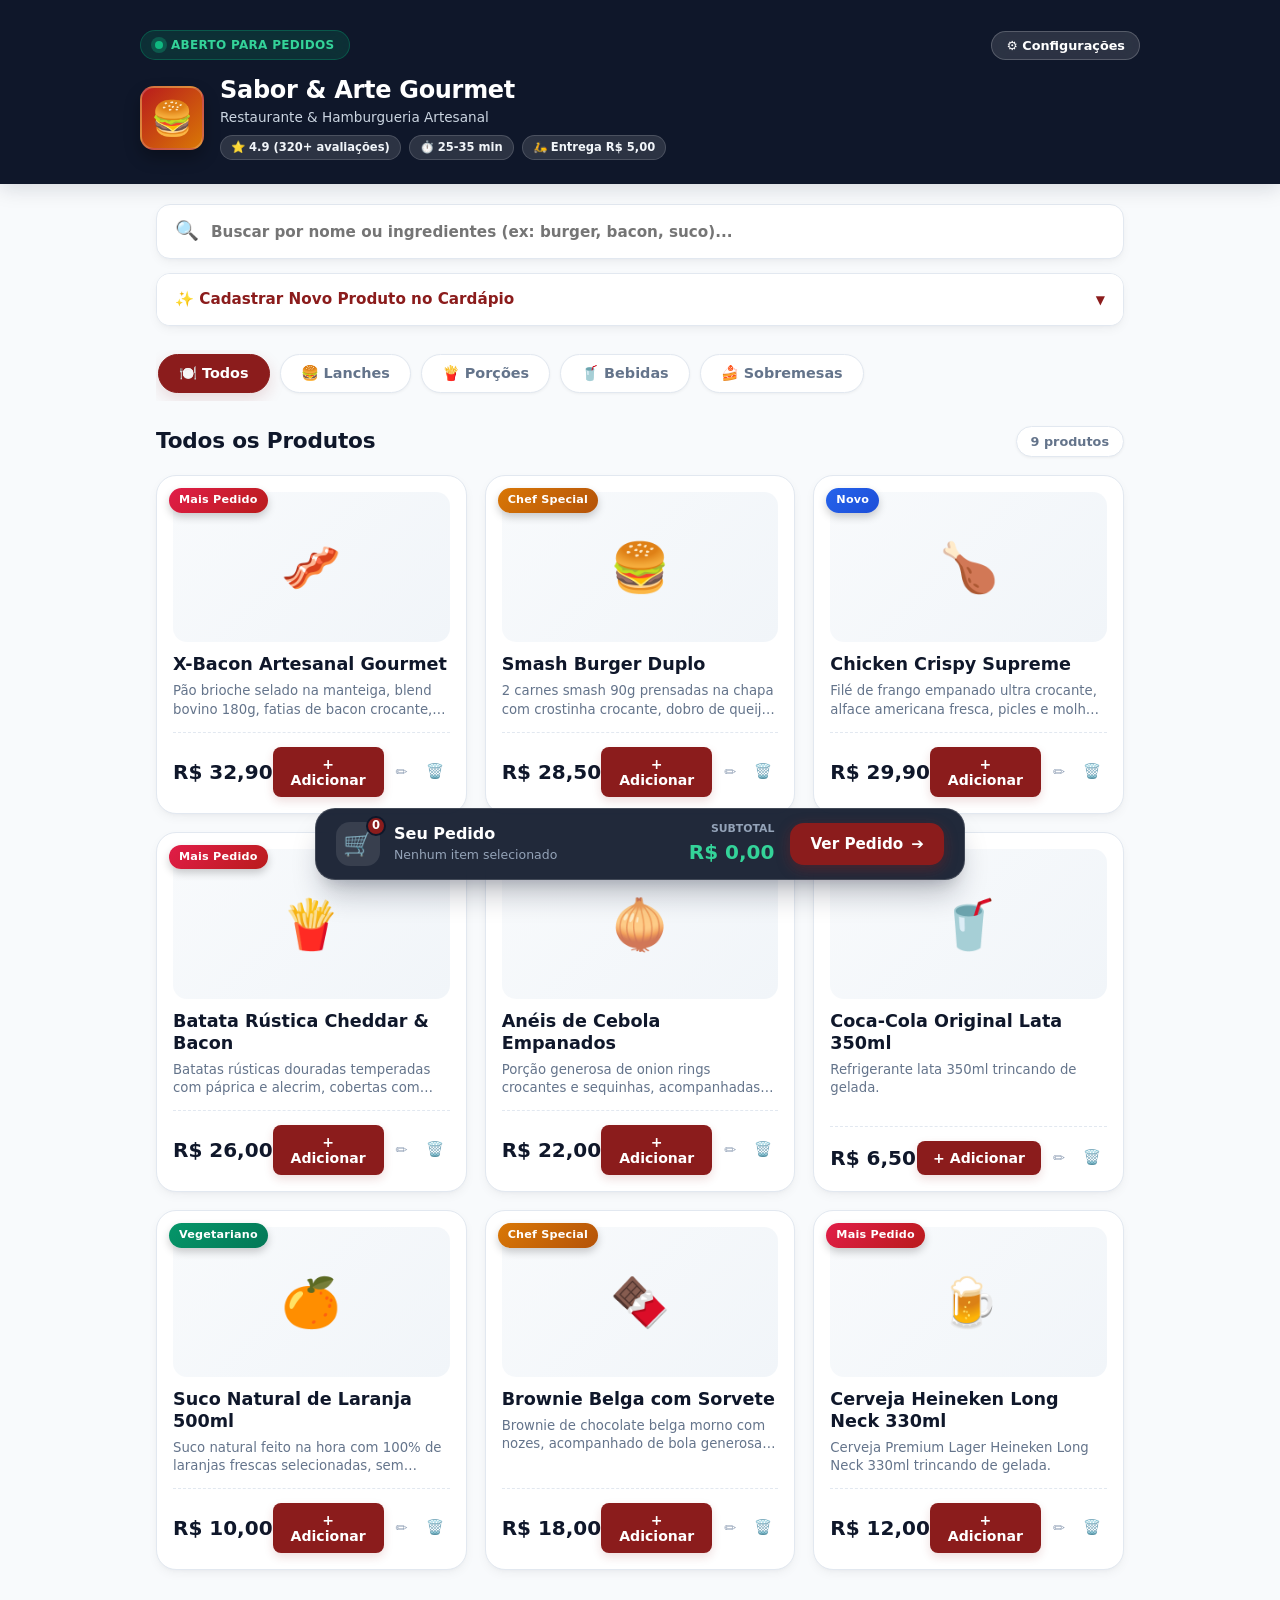
==== commit 43ad9bf1: "Restaura o projeto para o estado das 11:58 de 25/08/2026 (commit 5d67571)" ====
--- a/index.html
+++ b/index.html
@@ -10,31 +10,6 @@
   <meta name="apple-mobile-web-app-capable" content="yes">
   <meta name="apple-mobile-web-app-status-bar-style" content="black-translucent">
   <meta name="apple-mobile-web-app-title" content="Cardápio Pro">
-
-  <!-- Metatags para Compartilhamento e Preview com Imagem no WhatsApp -->
-  <meta property="og:type" content="website">
-  <meta property="og:url" content="https://pedroj2611.github.io/tetes-de-app-facudade-/">
-  <meta property="og:title" content="Sabor & Arte Gourmet | Cardápio Digital Profissional">
-  <meta property="og:description" content="Cardápio digital empresarial interativo para pedidos rápidos via WhatsApp, visualização de produtos e cálculo de total.">
-  <meta property="og:image" content="https://pedroj2611.github.io/tetes-de-app-facudade-/icons/icon-512.png">
-  <meta property="og:image:secure_url" content="https://pedroj2611.github.io/tetes-de-app-facudade-/icons/icon-512.png">
-  <meta property="og:image:type" content="image/png">
-  <meta property="og:image:width" content="512">
-  <meta property="og:image:height" content="512">
-  <meta property="og:image:alt" content="Sabor & Arte Gourmet">
-  <meta property="og:site_name" content="Sabor & Arte Gourmet">
-
-  <!-- Compatibilidade Legada WhatsApp -->
-  <link rel="image_src" href="https://pedroj2611.github.io/tetes-de-app-facudade-/icons/icon-512.png">
-  <meta itemprop="name" content="Sabor & Arte Gourmet | Cardápio Digital Profissional">
-  <meta itemprop="description" content="Cardápio digital empresarial interativo para pedidos rápidos via WhatsApp.">
-  <meta itemprop="image" content="https://pedroj2611.github.io/tetes-de-app-facudade-/icons/icon-512.png">
-
-  <!-- Twitter Card -->
-  <meta name="twitter:card" content="summary">
-  <meta name="twitter:title" content="Sabor & Arte Gourmet | Cardápio Digital Profissional">
-  <meta name="twitter:description" content="Cardápio digital empresarial interativo para pedidos rápidos via WhatsApp.">
-  <meta name="twitter:image" content="https://pedroj2611.github.io/tetes-de-app-facudade-/icons/icon-512.png">
 
   <link rel="icon" type="image/png" sizes="32x32" href="icons/icon-192.png">
   <link rel="apple-touch-icon" href="icons/icon-192.png">
@@ -391,8 +366,8 @@
           </div>
           <div class="input-grupo">
             <label for="config-whatsapp">Número do WhatsApp (com DDD)</label>
-            <input type="text" id="config-whatsapp" placeholder="Ex: 5579999820686">
-            <small style="color: var(--text-muted); font-size: 0.75rem;">Digite com DDD (ex: 5579999820686 ou 79999820686)</small>
+            <input type="text" id="config-whatsapp" placeholder="Ex: 5579999999999">
+            <small style="color: var(--text-muted); font-size: 0.75rem;">Digite apenas números com código do país (ex: 5579999999999)</small>
           </div>
           <div class="input-grupo">
             <label for="config-taxa-entrega">Taxa Padrão de Entrega (R$)</label>
@@ -441,7 +416,8 @@
     }
   </script>
 
-  <!-- CONTROLLER PRINCIPAL (ARQUITETURA MVC) -->
+  <!-- CONTROLLER PRINCIPAL (MVC) -->
   <script type="module" src="js/controllers/AppController.js"></script>
+  <script src="app.js"></script>
 </body>
 </html>
--- a/css/base.css
+++ b/css/base.css
@@ -63,11 +63,6 @@
   -webkit-font-smoothing: antialiased;
 }
 
-body.modal-aberto {
-  overflow: hidden;
-  touch-action: none;
-}
-
 .app-container {
   max-width: 1000px;
   margin: 0 auto;
--- a/css/components.css
+++ b/css/components.css
@@ -777,50 +777,3 @@
   background: var(--primary-hover);
   transform: translateY(-2px);
 }
-
-@media (max-width: 540px) {
-  .barra-flutuante {
-    bottom: calc(12px + env(safe-area-inset-bottom, 0px));
-    padding: 0 10px;
-  }
-
-  .barra-container {
-    padding: 10px 14px;
-    gap: 8px;
-  }
-
-  .barra-info {
-    gap: 10px;
-    min-width: 0;
-  }
-
-  .carrinho-icone-box {
-    width: 38px;
-    height: 38px;
-    font-size: 1.2rem;
-    flex-shrink: 0;
-  }
-
-  .carrinho-titulo {
-    font-size: 0.88rem;
-    white-space: nowrap;
-  }
-
-  .carrinho-detalhe {
-    font-size: 0.72rem;
-  }
-
-  .barra-acoes {
-    gap: 10px;
-    flex-shrink: 0;
-  }
-
-  .total-valor {
-    font-size: 1.1rem;
-  }
-
-  .btn-finalizar-pedido {
-    padding: 10px 14px;
-    font-size: 0.85rem;
-  }
-}
--- a/css/modals.css
+++ b/css/modals.css
@@ -6,25 +6,16 @@
   border: none;
   border-radius: var(--radius-lg);
   padding: 0;
-  width: 94%;
-  max-width: 520px;
+  width: 92%;
+  max-width: 540px;
   margin: auto;
   box-shadow: var(--shadow-float);
   background: #ffffff;
-  max-height: 90vh;
-  max-height: 90dvh;
   overflow: hidden;
-}
-
-.modal-dialog[open] {
-  display: flex;
-  flex-direction: column;
 }
 
 .modal-dialog.modal-small {
   max-width: 400px;
-  max-height: 80vh;
-  max-height: 80dvh;
 }
 
 .modal-dialog::backdrop {
@@ -36,22 +27,16 @@
 .modal-content {
   display: flex;
   flex-direction: column;
-  height: 100%;
-  max-height: 90vh;
-  max-height: 90dvh;
-  min-height: 0;
-  overflow: hidden;
+  max-height: 88vh;
 }
 
 .modal-header {
-  padding: 16px 20px;
+  padding: 18px 22px;
   border-bottom: 1px solid var(--border);
   display: flex;
   justify-content: space-between;
   align-items: center;
   background: #ffffff;
-  flex-shrink: 0;
-  z-index: 10;
 }
 
 .modal-header-title {
@@ -66,13 +51,13 @@
 
 .modal-header h3 {
   font-family: var(--font-heading);
-  font-size: 1.15rem;
+  font-size: 1.2rem;
   font-weight: 800;
   color: var(--dark);
 }
 
 .modal-sub {
-  font-size: 0.78rem;
+  font-size: 0.8rem;
   color: var(--text-muted);
 }
 
@@ -97,13 +82,9 @@
 }
 
 .modal-body {
-  padding: 20px;
+  padding: 22px;
   overflow-y: auto;
-  -webkit-overflow-scrolling: touch;
-  overscroll-behavior: contain;
-  flex: 1 1 auto;
-  min-height: 0;
-  touch-action: pan-y;
+  flex: 1;
 }
 
 .pedido-itens-lista {
@@ -117,38 +98,34 @@
   display: flex;
   align-items: center;
   justify-content: space-between;
-  padding: 12px 14px;
+  padding: 12px 16px;
   background: #f8fafc;
   border-radius: var(--radius-md);
   border: 1.5px solid var(--border);
-  gap: 10px;
+  gap: 12px;
 }
 
 .modal-item-detalhes {
   flex: 1;
-  min-width: 0;
 }
 
 .modal-item-nome {
-  font-size: 0.9rem;
-  font-weight: 700;
-  color: var(--dark);
-  white-space: nowrap;
-  overflow: hidden;
-  text-overflow: ellipsis;
+  font-size: 0.92rem;
+  font-weight: 700;
+  color: var(--dark);
 }
 
 .modal-item-unit {
-  font-size: 0.76rem;
+  font-size: 0.78rem;
   color: var(--text-muted);
 }
 
 .modal-item-subtotal {
   font-family: var(--font-heading);
-  font-size: 0.95rem;
-  font-weight: 800;
-  color: var(--dark);
-  min-width: 65px;
+  font-size: 1rem;
+  font-weight: 800;
+  color: var(--dark);
+  min-width: 70px;
   text-align: right;
 }
 
@@ -159,9 +136,9 @@
 
 .form-titulo {
   font-family: var(--font-heading);
-  font-size: 0.95rem;
-  font-weight: 800;
-  margin-bottom: 12px;
+  font-size: 1rem;
+  font-weight: 800;
+  margin-bottom: 14px;
   color: var(--dark);
 }
 
@@ -202,7 +179,7 @@
   background: #f0fdf4;
   border: 1.5px dashed #4ade80;
   border-radius: var(--radius-md);
-  padding: 12px 14px;
+  padding: 12px 16px;
   display: flex;
   align-items: center;
   justify-content: space-between;
@@ -212,22 +189,19 @@
 .pix-info {
   display: flex;
   flex-direction: column;
-  min-width: 0;
-  overflow: hidden;
 }
 
 .pix-badge {
-  font-size: 0.7rem;
+  font-size: 0.72rem;
   font-weight: 800;
   color: #166534;
   text-transform: uppercase;
 }
 
 .pix-chave {
-  font-size: 0.85rem;
-  font-weight: 700;
-  color: var(--dark);
-  word-break: break-all;
+  font-size: 0.9rem;
+  font-weight: 700;
+  color: var(--dark);
 }
 
 .btn-copiar {
@@ -236,11 +210,10 @@
   border: none;
   padding: 6px 12px;
   border-radius: var(--radius-sm);
-  font-size: 0.76rem;
+  font-size: 0.78rem;
   font-weight: 700;
   cursor: pointer;
   transition: var(--transition);
-  flex-shrink: 0;
 }
 
 .btn-copiar:hover {
@@ -248,33 +221,31 @@
 }
 
 .modal-footer {
-  padding: 16px 20px;
+  padding: 18px 22px;
   border-top: 1px solid var(--border);
   background: #f8fafc;
-  flex-shrink: 0;
-  z-index: 10;
 }
 
 .resumo-valores {
-  margin-bottom: 14px;
+  margin-bottom: 16px;
 }
 
 .resumo-linha {
   display: flex;
   justify-content: space-between;
-  font-size: 0.88rem;
+  font-size: 0.9rem;
   color: var(--text-muted);
-  margin-bottom: 5px;
+  margin-bottom: 6px;
 }
 
 .total-destaque-linha {
   font-family: var(--font-heading);
-  font-size: 1.2rem;
+  font-size: 1.25rem;
   font-weight: 900;
   color: var(--dark);
   border-top: 1.5px dashed var(--border);
-  padding-top: 8px;
-  margin-top: 8px;
+  padding-top: 10px;
+  margin-top: 10px;
 }
 
 .preco-verde {
@@ -283,16 +254,16 @@
 
 .botoes-modal {
   display: flex;
-  gap: 10px;
+  gap: 12px;
 }
 
 .btn-esvaziar {
   background: transparent;
   color: #ef4444;
   border: 1.5px solid #fca5a5;
-  padding: 11px 16px;
+  padding: 12px 16px;
   border-radius: var(--radius-sm);
-  font-size: 0.88rem;
+  font-size: 0.9rem;
   font-weight: 700;
   cursor: pointer;
   transition: var(--transition);
@@ -309,7 +280,7 @@
   border: none;
   padding: 12px 18px;
   border-radius: var(--radius-sm);
-  font-size: 0.92rem;
+  font-size: 0.95rem;
   font-weight: 800;
   cursor: pointer;
   display: flex;
@@ -327,97 +298,30 @@
 
 .toast-aviso {
   position: fixed;
-  bottom: 85px;
+  bottom: 95px;
   left: 50%;
   transform: translateX(-50%) translateY(40px);
-  background: rgba(15, 23, 42, 0.96);
-  backdrop-filter: blur(12px);
+  background: rgba(15, 23, 42, 0.95);
+  backdrop-filter: blur(8px);
   color: #ffffff;
   padding: 12px 22px;
   border-radius: var(--radius-full);
   font-size: 0.88rem;
   font-weight: 700;
-  box-shadow: 0 10px 30px rgba(0, 0, 0, 0.35);
+  box-shadow: var(--shadow-float);
   opacity: 0;
   pointer-events: none;
   transition: all 0.25s cubic-bezier(0.16, 1, 0.3, 1);
-  z-index: 99999;
+  z-index: 100;
   display: flex;
   align-items: center;
   gap: 10px;
-  border: 1px solid rgba(255, 255, 255, 0.2);
-  width: max-content;
-  max-width: 90vw;
-  text-align: center;
+  border: 1px solid rgba(255, 255, 255, 0.15);
 }
 
 .toast-aviso.show {
   transform: translateX(-50%) translateY(0);
   opacity: 1;
-}
-
-.input-erro {
-  border-color: #ef4444 !important;
-  background-color: #fef2f2 !important;
-  box-shadow: 0 0 0 3px rgba(239, 68, 68, 0.25) !important;
-  animation: shake 0.35s ease-in-out;
-}
-
-@keyframes shake {
-  0%, 100% { transform: translateX(0); }
-  20%, 60% { transform: translateX(-6px); }
-  40%, 80% { transform: translateX(6px); }
-}
-
-/* ==========================================================================
-   ADAPTAÇÃO RESPONSIVA PARA DISPOSITIVOS MÓVEIS (CELULAR)
-   ========================================================================== */
-@media (max-width: 640px) {
-  .modal-dialog {
-    width: 100%;
-    max-width: 100%;
-    margin: auto 0 0 0;
-    border-bottom-left-radius: 0;
-    border-bottom-right-radius: 0;
-    border-top-left-radius: 24px;
-    border-top-right-radius: 24px;
-    max-height: 92vh;
-    max-height: 92dvh;
-  }
-
-  .modal-dialog.modal-small {
-    margin: auto;
-    border-radius: var(--radius-lg);
-    width: 90%;
-    max-width: 380px;
-    max-height: 85vh;
-  }
-
-  .modal-content {
-    max-height: 92vh;
-    max-height: 92dvh;
-  }
-
-  .modal-header {
-    padding: 14px 18px;
-  }
-
-  .modal-body {
-    padding: 16px 18px;
-  }
-
-  .modal-footer {
-    padding: 14px 18px calc(16px + env(safe-area-inset-bottom, 0px)) 18px;
-  }
-
-  .botoes-modal {
-    gap: 8px;
-  }
-
-  .btn-whatsapp-empresa {
-    padding: 13px 14px;
-    font-size: 0.88rem;
-  }
 }
 
 @keyframes slideUp {
--- a/style.css
+++ b/style.css
@@ -64,11 +64,6 @@
   -webkit-font-smoothing: antialiased;
 }
 
-body.modal-aberto {
-  overflow: hidden;
-  touch-action: none;
-}
-
 .app-container {
   max-width: 1000px;
   margin: 0 auto;
@@ -857,53 +852,6 @@
   transform: translateY(-2px);
 }
 
-@media (max-width: 540px) {
-  .barra-flutuante {
-    bottom: calc(12px + env(safe-area-inset-bottom, 0px));
-    padding: 0 10px;
-  }
-
-  .barra-container {
-    padding: 10px 14px;
-    gap: 8px;
-  }
-
-  .barra-info {
-    gap: 10px;
-    min-width: 0;
-  }
-
-  .carrinho-icone-box {
-    width: 38px;
-    height: 38px;
-    font-size: 1.2rem;
-    flex-shrink: 0;
-  }
-
-  .carrinho-titulo {
-    font-size: 0.88rem;
-    white-space: nowrap;
-  }
-
-  .carrinho-detalhe {
-    font-size: 0.72rem;
-  }
-
-  .barra-acoes {
-    gap: 10px;
-    flex-shrink: 0;
-  }
-
-  .total-valor {
-    font-size: 1.1rem;
-  }
-
-  .btn-finalizar-pedido {
-    padding: 10px 14px;
-    font-size: 0.85rem;
-  }
-}
-
 
 /* --- modals.css --- */
 /* ==========================================================================
@@ -914,25 +862,16 @@
   border: none;
   border-radius: var(--radius-lg);
   padding: 0;
-  width: 94%;
-  max-width: 520px;
+  width: 92%;
+  max-width: 540px;
   margin: auto;
   box-shadow: var(--shadow-float);
   background: #ffffff;
-  max-height: 90vh;
-  max-height: 90dvh;
   overflow: hidden;
-}
-
-.modal-dialog[open] {
-  display: flex;
-  flex-direction: column;
 }
 
 .modal-dialog.modal-small {
   max-width: 400px;
-  max-height: 80vh;
-  max-height: 80dvh;
 }
 
 .modal-dialog::backdrop {
@@ -944,22 +883,16 @@
 .modal-content {
   display: flex;
   flex-direction: column;
-  height: 100%;
-  max-height: 90vh;
-  max-height: 90dvh;
-  min-height: 0;
-  overflow: hidden;
+  max-height: 88vh;
 }
 
 .modal-header {
-  padding: 16px 20px;
+  padding: 18px 22px;
   border-bottom: 1px solid var(--border);
   display: flex;
   justify-content: space-between;
   align-items: center;
   background: #ffffff;
-  flex-shrink: 0;
-  z-index: 10;
 }
 
 .modal-header-title {
@@ -974,13 +907,13 @@
 
 .modal-header h3 {
   font-family: var(--font-heading);
-  font-size: 1.15rem;
+  font-size: 1.2rem;
   font-weight: 800;
   color: var(--dark);
 }
 
 .modal-sub {
-  font-size: 0.78rem;
+  font-size: 0.8rem;
   color: var(--text-muted);
 }
 
@@ -1005,13 +938,9 @@
 }
 
 .modal-body {
-  padding: 20px;
+  padding: 22px;
   overflow-y: auto;
-  -webkit-overflow-scrolling: touch;
-  overscroll-behavior: contain;
-  flex: 1 1 auto;
-  min-height: 0;
-  touch-action: pan-y;
+  flex: 1;
 }
 
 .pedido-itens-lista {
@@ -1025,38 +954,34 @@
   display: flex;
   align-items: center;
   justify-content: space-between;
-  padding: 12px 14px;
+  padding: 12px 16px;
   background: #f8fafc;
   border-radius: var(--radius-md);
   border: 1.5px solid var(--border);
-  gap: 10px;
+  gap: 12px;
 }
 
 .modal-item-detalhes {
   flex: 1;
-  min-width: 0;
 }
 
 .modal-item-nome {
-  font-size: 0.9rem;
-  font-weight: 700;
-  color: var(--dark);
-  white-space: nowrap;
-  overflow: hidden;
-  text-overflow: ellipsis;
+  font-size: 0.92rem;
+  font-weight: 700;
+  color: var(--dark);
 }
 
 .modal-item-unit {
-  font-size: 0.76rem;
+  font-size: 0.78rem;
   color: var(--text-muted);
 }
 
 .modal-item-subtotal {
   font-family: var(--font-heading);
-  font-size: 0.95rem;
-  font-weight: 800;
-  color: var(--dark);
-  min-width: 65px;
+  font-size: 1rem;
+  font-weight: 800;
+  color: var(--dark);
+  min-width: 70px;
   text-align: right;
 }
 
@@ -1067,9 +992,9 @@
 
 .form-titulo {
   font-family: var(--font-heading);
-  font-size: 0.95rem;
-  font-weight: 800;
-  margin-bottom: 12px;
+  font-size: 1rem;
+  font-weight: 800;
+  margin-bottom: 14px;
   color: var(--dark);
 }
 
@@ -1110,7 +1035,7 @@
   background: #f0fdf4;
   border: 1.5px dashed #4ade80;
   border-radius: var(--radius-md);
-  padding: 12px 14px;
+  padding: 12px 16px;
   display: flex;
   align-items: center;
   justify-content: space-between;
@@ -1120,22 +1045,19 @@
 .pix-info {
   display: flex;
   flex-direction: column;
-  min-width: 0;
-  overflow: hidden;
 }
 
 .pix-badge {
-  font-size: 0.7rem;
+  font-size: 0.72rem;
   font-weight: 800;
   color: #166534;
   text-transform: uppercase;
 }
 
 .pix-chave {
-  font-size: 0.85rem;
-  font-weight: 700;
-  color: var(--dark);
-  word-break: break-all;
+  font-size: 0.9rem;
+  font-weight: 700;
+  color: var(--dark);
 }
 
 .btn-copiar {
@@ -1144,11 +1066,10 @@
   border: none;
   padding: 6px 12px;
   border-radius: var(--radius-sm);
-  font-size: 0.76rem;
-  font-weight: 700;
-  cursor: pointer;
-  transition: var(--transition);
-  flex-shrink: 0;
+  font-size: 0.78rem;
+  font-weight: 700;
+  cursor: pointer;
+  transition: var(--transition);
 }
 
 .btn-copiar:hover {
@@ -1156,33 +1077,31 @@
 }
 
 .modal-footer {
-  padding: 16px 20px;
+  padding: 18px 22px;
   border-top: 1px solid var(--border);
   background: #f8fafc;
-  flex-shrink: 0;
-  z-index: 10;
 }
 
 .resumo-valores {
-  margin-bottom: 14px;
+  margin-bottom: 16px;
 }
 
 .resumo-linha {
   display: flex;
   justify-content: space-between;
-  font-size: 0.88rem;
+  font-size: 0.9rem;
   color: var(--text-muted);
-  margin-bottom: 5px;
+  margin-bottom: 6px;
 }
 
 .total-destaque-linha {
   font-family: var(--font-heading);
-  font-size: 1.2rem;
+  font-size: 1.25rem;
   font-weight: 900;
   color: var(--dark);
   border-top: 1.5px dashed var(--border);
-  padding-top: 8px;
-  margin-top: 8px;
+  padding-top: 10px;
+  margin-top: 10px;
 }
 
 .preco-verde {
@@ -1191,16 +1110,16 @@
 
 .botoes-modal {
   display: flex;
-  gap: 10px;
+  gap: 12px;
 }
 
 .btn-esvaziar {
   background: transparent;
   color: #ef4444;
   border: 1.5px solid #fca5a5;
-  padding: 11px 16px;
+  padding: 12px 16px;
   border-radius: var(--radius-sm);
-  font-size: 0.88rem;
+  font-size: 0.9rem;
   font-weight: 700;
   cursor: pointer;
   transition: var(--transition);
@@ -1217,7 +1136,7 @@
   border: none;
   padding: 12px 18px;
   border-radius: var(--radius-sm);
-  font-size: 0.92rem;
+  font-size: 0.95rem;
   font-weight: 800;
   cursor: pointer;
   display: flex;
@@ -1235,97 +1154,30 @@
 
 .toast-aviso {
   position: fixed;
-  bottom: 85px;
+  bottom: 95px;
   left: 50%;
   transform: translateX(-50%) translateY(40px);
-  background: rgba(15, 23, 42, 0.96);
-  backdrop-filter: blur(12px);
+  background: rgba(15, 23, 42, 0.95);
+  backdrop-filter: blur(8px);
   color: #ffffff;
   padding: 12px 22px;
   border-radius: var(--radius-full);
   font-size: 0.88rem;
   font-weight: 700;
-  box-shadow: 0 10px 30px rgba(0, 0, 0, 0.35);
+  box-shadow: var(--shadow-float);
   opacity: 0;
   pointer-events: none;
   transition: all 0.25s cubic-bezier(0.16, 1, 0.3, 1);
-  z-index: 99999;
+  z-index: 100;
   display: flex;
   align-items: center;
   gap: 10px;
-  border: 1px solid rgba(255, 255, 255, 0.2);
-  width: max-content;
-  max-width: 90vw;
-  text-align: center;
+  border: 1px solid rgba(255, 255, 255, 0.15);
 }
 
 .toast-aviso.show {
   transform: translateX(-50%) translateY(0);
   opacity: 1;
-}
-
-.input-erro {
-  border-color: #ef4444 !important;
-  background-color: #fef2f2 !important;
-  box-shadow: 0 0 0 3px rgba(239, 68, 68, 0.25) !important;
-  animation: shake 0.35s ease-in-out;
-}
-
-@keyframes shake {
-  0%, 100% { transform: translateX(0); }
-  20%, 60% { transform: translateX(-6px); }
-  40%, 80% { transform: translateX(6px); }
-}
-
-/* ==========================================================================
-   ADAPTAÇÃO RESPONSIVA PARA DISPOSITIVOS MÓVEIS (CELULAR)
-   ========================================================================== */
-@media (max-width: 640px) {
-  .modal-dialog {
-    width: 100%;
-    max-width: 100%;
-    margin: auto 0 0 0;
-    border-bottom-left-radius: 0;
-    border-bottom-right-radius: 0;
-    border-top-left-radius: 24px;
-    border-top-right-radius: 24px;
-    max-height: 92vh;
-    max-height: 92dvh;
-  }
-
-  .modal-dialog.modal-small {
-    margin: auto;
-    border-radius: var(--radius-lg);
-    width: 90%;
-    max-width: 380px;
-    max-height: 85vh;
-  }
-
-  .modal-content {
-    max-height: 92vh;
-    max-height: 92dvh;
-  }
-
-  .modal-header {
-    padding: 14px 18px;
-  }
-
-  .modal-body {
-    padding: 16px 18px;
-  }
-
-  .modal-footer {
-    padding: 14px 18px calc(16px + env(safe-area-inset-bottom, 0px)) 18px;
-  }
-
-  .botoes-modal {
-    gap: 8px;
-  }
-
-  .btn-whatsapp-empresa {
-    padding: 13px 14px;
-    font-size: 0.88rem;
-  }
 }
 
 @keyframes slideUp {
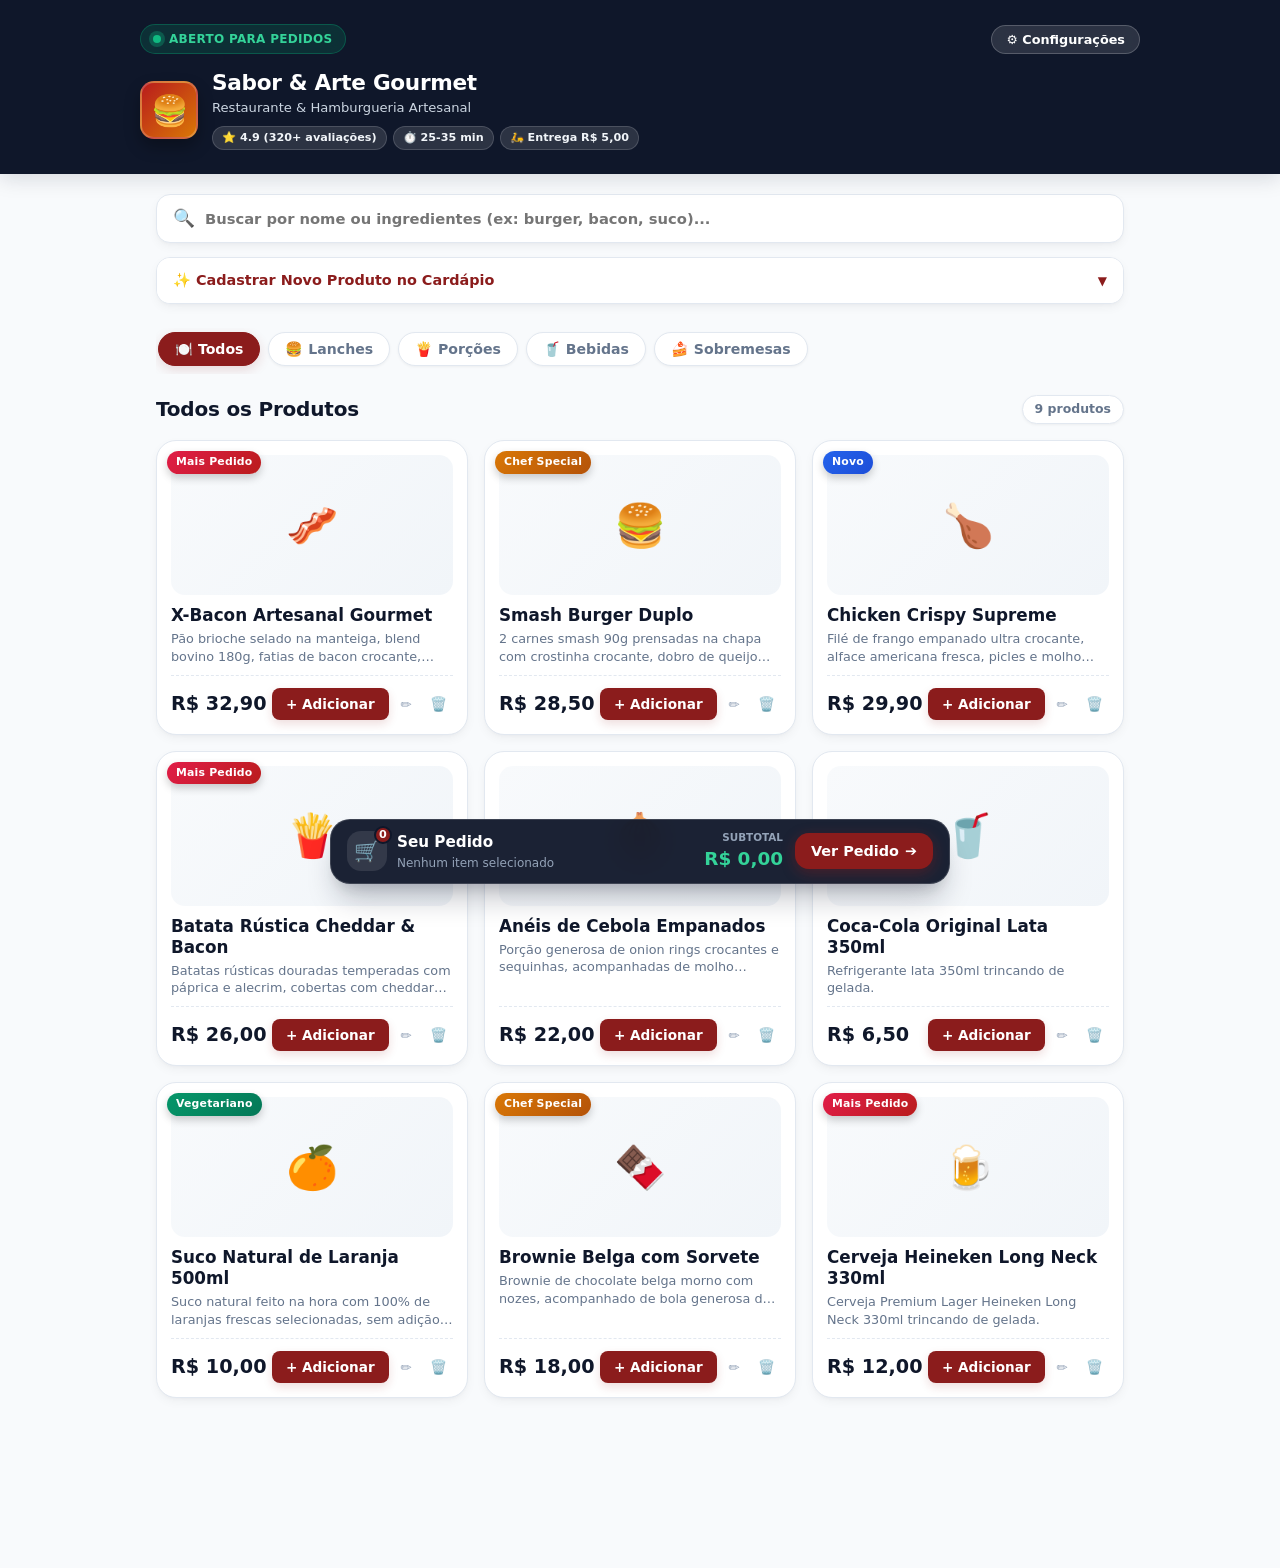
==== commit ef8aa202: "Corrige conflito de imports CSS, otimiza layout responsivo e atualiza cache do Service Worker v6" ====
--- a/index.html
+++ b/index.html
@@ -24,7 +24,6 @@
   <link rel="stylesheet" href="css/base.css">
   <link rel="stylesheet" href="css/components.css">
   <link rel="stylesheet" href="css/modals.css">
-  <link rel="stylesheet" href="style.css">
 </head>
 <body>
 
--- a/css/base.css
+++ b/css/base.css
@@ -41,13 +41,19 @@
   --transition: all 0.22s cubic-bezier(0.4, 0, 0.2, 1);
 }
 
-/* RESET E BASE */
-* {
+/* RESET E PREVENÇÃO DE OVERFLOW */
+*, *::before, *::after {
   margin: 0;
   padding: 0;
   box-sizing: border-box;
   font-family: var(--font-body);
   -webkit-tap-highlight-color: transparent;
+}
+
+html, body {
+  width: 100%;
+  max-width: 100%;
+  overflow-x: hidden;
 }
 
 html {
@@ -63,8 +69,13 @@
   -webkit-font-smoothing: antialiased;
 }
 
+body.modal-open {
+  overflow: hidden;
+}
+
 .app-container {
   max-width: 1000px;
   margin: 0 auto;
   padding: 20px 16px;
+  width: 100%;
 }
--- a/css/components.css
+++ b/css/components.css
@@ -7,9 +7,10 @@
   position: relative;
   background: var(--dark);
   color: #ffffff;
-  padding: 30px 20px 24px 20px;
+  padding: 24px 16px;
   overflow: hidden;
   box-shadow: 0 4px 20px rgba(15, 23, 42, 0.15);
+  width: 100%;
 }
 
 .header-banner-bg {
@@ -21,14 +22,14 @@
   background-image: url('https://images.unsplash.com/photo-1555396273-367ea4eb4db5?auto=format&fit=crop&w=1200&q=80');
   background-size: cover;
   background-position: center;
-  filter: blur(3px) brightness(0.45);
+  filter: blur(3px) brightness(0.4);
   transform: scale(1.05);
 }
 
 .header-overlay {
   position: absolute;
   inset: 0;
-  background: linear-gradient(180deg, rgba(15, 23, 42, 0.7) 0%, rgba(15, 23, 42, 0.95) 100%);
+  background: linear-gradient(180deg, rgba(15, 23, 42, 0.75) 0%, rgba(15, 23, 42, 0.95) 100%);
 }
 
 .header-container {
@@ -46,6 +47,7 @@
   justify-content: space-between;
   align-items: center;
   gap: 12px;
+  width: 100%;
 }
 
 .status-box {
@@ -55,7 +57,7 @@
   background: rgba(5, 150, 105, 0.2);
   border: 1px solid rgba(5, 150, 105, 0.4);
   backdrop-filter: blur(8px);
-  padding: 5px 14px;
+  padding: 5px 12px;
   border-radius: var(--radius-full);
 }
 
@@ -66,6 +68,7 @@
   border-radius: 50%;
   box-shadow: 0 0 0 4px rgba(16, 185, 129, 0.3);
   animation: pulse 2s infinite;
+  flex-shrink: 0;
 }
 
 .status-label {
@@ -74,6 +77,7 @@
   color: #34d399;
   letter-spacing: 0.3px;
   text-transform: uppercase;
+  white-space: nowrap;
 }
 
 .btn-config-loja {
@@ -87,6 +91,7 @@
   cursor: pointer;
   backdrop-filter: blur(8px);
   transition: var(--transition);
+  white-space: nowrap;
 }
 
 .btn-config-loja:hover {
@@ -97,13 +102,13 @@
 .brand-box {
   display: flex;
   align-items: center;
-  gap: 16px;
+  gap: 14px;
 }
 
 .brand-logo-wrapper {
   background: linear-gradient(135deg, #b91c1c, #d97706);
-  width: 64px;
-  height: 64px;
+  width: 58px;
+  height: 58px;
   border-radius: var(--radius-md);
   display: flex;
   align-items: center;
@@ -114,18 +119,19 @@
 }
 
 .brand-logo {
-  font-size: 34px;
+  font-size: 30px;
 }
 
 .brand-texts {
   display: flex;
   flex-direction: column;
   gap: 2px;
+  overflow: hidden;
 }
 
 .brand-name {
   font-family: var(--font-heading);
-  font-size: 1.5rem;
+  font-size: 1.35rem;
   font-weight: 800;
   color: #ffffff;
   line-height: 1.2;
@@ -133,7 +139,7 @@
 }
 
 .brand-segment {
-  font-size: 0.85rem;
+  font-size: 0.82rem;
   color: #cbd5e1;
   font-weight: 500;
 }
@@ -141,7 +147,7 @@
 .brand-badges {
   display: flex;
   flex-wrap: wrap;
-  gap: 8px;
+  gap: 6px;
   margin-top: 6px;
 }
 
@@ -149,10 +155,11 @@
   background: rgba(255, 255, 255, 0.12);
   border: 1px solid rgba(255, 255, 255, 0.15);
   color: #f1f5f9;
-  font-size: 0.72rem;
+  font-size: 0.7rem;
   font-weight: 600;
-  padding: 3px 10px;
+  padding: 3px 9px;
   border-radius: var(--radius-full);
+  white-space: nowrap;
 }
 
 /* CONTROLES E BUSCA */
@@ -161,18 +168,20 @@
   display: flex;
   flex-direction: column;
   gap: 14px;
+  width: 100%;
 }
 
 .search-bar-wrapper {
   background: #ffffff;
   border: 1.5px solid var(--border);
   border-radius: var(--radius-md);
-  padding: 12px 18px;
-  display: flex;
-  align-items: center;
-  gap: 12px;
+  padding: 10px 16px;
+  display: flex;
+  align-items: center;
+  gap: 10px;
   box-shadow: var(--shadow-card);
   transition: var(--transition);
+  width: 100%;
 }
 
 .search-bar-wrapper:focus-within {
@@ -181,18 +190,20 @@
 }
 
 .search-icon {
-  font-size: 1.2rem;
+  font-size: 1.1rem;
   color: var(--text-muted);
+  flex-shrink: 0;
 }
 
 .search-bar-wrapper input {
   flex: 1;
   border: none;
   background: transparent;
-  font-size: 0.95rem;
+  font-size: 0.92rem;
   color: var(--text-main);
   outline: none;
   font-weight: 600;
+  width: 100%;
 }
 
 .btn-clear {
@@ -207,6 +218,7 @@
   align-items: center;
   justify-content: center;
   font-weight: bold;
+  flex-shrink: 0;
   transition: var(--transition);
 }
 
@@ -223,11 +235,12 @@
   box-shadow: var(--shadow-card);
   overflow: hidden;
   transition: var(--transition);
+  width: 100%;
 }
 
 .summary-btn {
-  padding: 14px 18px;
-  font-size: 0.95rem;
+  padding: 12px 16px;
+  font-size: 0.9rem;
   font-weight: 700;
   color: var(--primary);
   cursor: pointer;
@@ -258,7 +271,7 @@
 }
 
 .form-cadastro-item {
-  padding: 18px;
+  padding: 16px;
   border-top: 1px solid var(--border);
   background: #fcfcfc;
 }
@@ -267,7 +280,7 @@
   display: grid;
   grid-template-columns: 1fr;
   gap: 12px;
-  margin-bottom: 16px;
+  margin-bottom: 14px;
 }
 
 @media (min-width: 640px) {
@@ -293,13 +306,14 @@
 
 .form-field input,
 .form-field select {
-  padding: 10px 14px;
+  padding: 9px 12px;
   border: 1.5px solid var(--border);
   border-radius: var(--radius-sm);
-  font-size: 0.9rem;
+  font-size: 0.88rem;
   outline: none;
   background: #ffffff;
   transition: var(--transition);
+  width: 100%;
 }
 
 .form-field input:focus,
@@ -312,9 +326,9 @@
   background: var(--dark);
   color: #ffffff;
   border: none;
-  padding: 12px 20px;
+  padding: 11px 18px;
   border-radius: var(--radius-sm);
-  font-size: 0.9rem;
+  font-size: 0.88rem;
   font-weight: 700;
   cursor: pointer;
   transition: var(--transition);
@@ -328,15 +342,17 @@
 
 /* CATEGORIAS */
 .categorias-nav {
-  margin-bottom: 24px;
+  margin-bottom: 20px;
+  width: 100%;
 }
 
 .categorias-lista {
   display: flex;
-  gap: 10px;
+  gap: 8px;
   overflow-x: auto;
   padding: 4px 2px 8px 2px;
   scrollbar-width: none;
+  -webkit-overflow-scrolling: touch;
 }
 
 .categorias-lista::-webkit-scrollbar {
@@ -346,15 +362,16 @@
 .tab-btn {
   background: #ffffff;
   border: 1.5px solid var(--border);
-  padding: 10px 20px;
+  padding: 8px 16px;
   border-radius: var(--radius-full);
-  font-size: 0.9rem;
+  font-size: 0.88rem;
   font-weight: 700;
   color: var(--text-muted);
   cursor: pointer;
   white-space: nowrap;
   transition: var(--transition);
   box-shadow: var(--shadow-sm);
+  flex-shrink: 0;
 }
 
 .tab-btn:hover {
@@ -367,44 +384,47 @@
   background: var(--primary);
   color: #ffffff;
   border-color: var(--primary);
-  box-shadow: 0 6px 16px var(--primary-glow);
+  box-shadow: 0 4px 12px var(--primary-glow);
 }
 
 /* GRID DE PRODUTOS & CARDS */
 .cardapio-section {
   margin-bottom: 30px;
+  width: 100%;
 }
 
 .section-title-row {
   display: flex;
   justify-content: space-between;
   align-items: center;
-  margin-bottom: 18px;
+  margin-bottom: 16px;
 }
 
 .section-title-row h2 {
   font-family: var(--font-heading);
-  font-size: 1.35rem;
+  font-size: 1.25rem;
   font-weight: 800;
   color: var(--dark);
   letter-spacing: -0.2px;
 }
 
 .badge-count {
-  font-size: 0.8rem;
+  font-size: 0.78rem;
   font-weight: 700;
   color: var(--text-muted);
   background: #ffffff;
-  padding: 5px 14px;
+  padding: 4px 12px;
   border-radius: var(--radius-full);
   border: 1px solid var(--border);
   box-shadow: var(--shadow-sm);
+  white-space: nowrap;
 }
 
 .grid-produtos {
   display: grid;
   grid-template-columns: 1fr;
-  gap: 18px;
+  gap: 16px;
+  width: 100%;
 }
 
 @media (min-width: 600px) {
@@ -423,7 +443,7 @@
   background: var(--bg-card);
   border: 1.5px solid var(--border);
   border-radius: var(--radius-lg);
-  padding: 16px;
+  padding: 14px;
   display: flex;
   flex-direction: column;
   justify-content: space-between;
@@ -431,28 +451,29 @@
   transition: var(--transition);
   position: relative;
   overflow: hidden;
+  width: 100%;
 }
 
 .card-item:hover {
-  transform: translateY(-4px);
+  transform: translateY(-3px);
   box-shadow: var(--shadow-hover);
   border-color: #cbd5e1;
 }
 
 .card-item.no-carrinho {
   border-color: var(--primary);
-  box-shadow: 0 8px 20px var(--primary-glow);
+  box-shadow: 0 6px 16px var(--primary-glow);
   background: #fffafa;
 }
 
 .card-badge-tag {
   position: absolute;
-  top: 12px;
-  left: 12px;
+  top: 10px;
+  left: 10px;
   z-index: 5;
-  font-size: 0.7rem;
+  font-size: 0.68rem;
   font-weight: 800;
-  padding: 4px 10px;
+  padding: 3px 9px;
   border-radius: var(--radius-full);
   color: #ffffff;
   background: var(--dark);
@@ -467,11 +488,11 @@
 
 .card-foto-wrapper {
   width: 100%;
-  height: 150px;
+  height: 140px;
   border-radius: var(--radius-md);
   overflow: hidden;
   background: #f1f5f9;
-  margin-bottom: 12px;
+  margin-bottom: 10px;
   position: relative;
 }
 
@@ -492,29 +513,29 @@
   display: flex;
   align-items: center;
   justify-content: center;
-  font-size: 48px;
+  font-size: 42px;
   background: linear-gradient(135deg, #f8fafc, #f1f5f9);
 }
 
 .card-topo {
   display: flex;
   flex-direction: column;
-  gap: 6px;
-  margin-bottom: 12px;
+  gap: 4px;
+  margin-bottom: 10px;
 }
 
 .card-nome {
   font-family: var(--font-heading);
-  font-size: 1.1rem;
+  font-size: 1.05rem;
   font-weight: 800;
   color: var(--dark);
   line-height: 1.25;
 }
 
 .card-descricao {
-  font-size: 0.83rem;
+  font-size: 0.8rem;
   color: var(--text-muted);
-  line-height: 1.4;
+  line-height: 1.35;
   display: -webkit-box;
   -webkit-line-clamp: 2;
   -webkit-box-orient: vertical;
@@ -526,13 +547,13 @@
   justify-content: space-between;
   align-items: center;
   border-top: 1px dashed var(--border);
-  padding-top: 14px;
+  padding-top: 12px;
   margin-top: auto;
 }
 
 .card-preco {
   font-family: var(--font-heading);
-  font-size: 1.25rem;
+  font-size: 1.2rem;
   font-weight: 900;
   color: var(--dark);
 }
@@ -547,9 +568,9 @@
   background: var(--primary);
   color: #ffffff;
   border: none;
-  padding: 9px 16px;
+  padding: 8px 14px;
   border-radius: var(--radius-sm);
-  font-size: 0.88rem;
+  font-size: 0.85rem;
   font-weight: 800;
   cursor: pointer;
   transition: var(--transition);
@@ -566,7 +587,7 @@
   align-items: center;
   gap: 4px;
   background: #f1f5f9;
-  padding: 3px;
+  padding: 2px;
   border-radius: var(--radius-sm);
   border: 1px solid var(--border);
 }
@@ -574,10 +595,10 @@
 .btn-step {
   background: #ffffff;
   border: 1px solid var(--border);
-  width: 30px;
-  height: 30px;
+  width: 28px;
+  height: 28px;
   border-radius: 6px;
-  font-size: 1rem;
+  font-size: 0.95rem;
   font-weight: bold;
   cursor: pointer;
   display: flex;
@@ -594,9 +615,9 @@
 }
 
 .step-valor {
-  font-size: 0.92rem;
+  font-size: 0.88rem;
   font-weight: 800;
-  min-width: 24px;
+  min-width: 22px;
   text-align: center;
   color: var(--dark);
 }
@@ -606,8 +627,8 @@
   border: none;
   color: var(--text-light);
   cursor: pointer;
-  padding: 6px;
-  font-size: 0.9rem;
+  padding: 4px 6px;
+  font-size: 0.85rem;
   border-radius: var(--radius-sm);
   transition: var(--transition);
 }
@@ -619,26 +640,26 @@
 
 .card-vazio {
   text-align: center;
-  padding: 48px 24px;
+  padding: 40px 20px;
   background: #ffffff;
   border-radius: var(--radius-lg);
   border: 2px dashed var(--border);
 }
 
 .vazio-icon {
-  font-size: 48px;
+  font-size: 44px;
   display: block;
-  margin-bottom: 12px;
+  margin-bottom: 10px;
 }
 
 .btn-secundario-vazio {
-  margin-top: 16px;
+  margin-top: 14px;
   background: var(--dark);
   color: #ffffff;
   border: none;
-  padding: 10px 20px;
+  padding: 10px 18px;
   border-radius: var(--radius-sm);
-  font-size: 0.88rem;
+  font-size: 0.85rem;
   font-weight: 700;
   cursor: pointer;
   transition: var(--transition);
@@ -651,26 +672,24 @@
 /* BARRA FLUTUANTE DE PEDIDO */
 .barra-flutuante {
   position: fixed;
-  bottom: 20px;
-  left: 0;
-  right: 0;
-  z-index: 50;
-  display: flex;
-  justify-content: center;
-  padding: 0 16px;
+  bottom: 16px;
+  left: 50%;
+  transform: translateX(-50%);
+  z-index: 80;
+  width: calc(100% - 32px);
+  max-width: 620px;
   pointer-events: none;
 }
 
 .barra-container {
   pointer-events: auto;
-  background: rgba(15, 23, 42, 0.92);
+  background: rgba(15, 23, 42, 0.95);
   backdrop-filter: blur(16px);
   -webkit-backdrop-filter: blur(16px);
   color: #ffffff;
   width: 100%;
-  max-width: 650px;
   border-radius: var(--radius-lg);
-  padding: 12px 20px;
+  padding: 10px 16px;
   display: flex;
   justify-content: space-between;
   align-items: center;
@@ -682,36 +701,37 @@
 .barra-info {
   display: flex;
   align-items: center;
-  gap: 14px;
+  gap: 10px;
 }
 
 .carrinho-icone-box {
-  font-size: 1.5rem;
+  font-size: 1.3rem;
   position: relative;
   background: rgba(255, 255, 255, 0.1);
-  width: 44px;
-  height: 44px;
+  width: 40px;
+  height: 40px;
   border-radius: var(--radius-md);
   display: flex;
   align-items: center;
   justify-content: center;
+  flex-shrink: 0;
 }
 
 .carrinho-badge {
   position: absolute;
-  top: -6px;
-  right: -6px;
+  top: -5px;
+  right: -5px;
   background: var(--primary);
   color: #ffffff;
-  font-size: 0.72rem;
+  font-size: 0.7rem;
   font-weight: 900;
-  min-width: 20px;
-  height: 20px;
+  min-width: 18px;
+  height: 18px;
   border-radius: 50%;
   display: flex;
   align-items: center;
   justify-content: center;
-  padding: 0 4px;
+  padding: 0 3px;
   border: 2px solid var(--dark);
   animation: badgeBounce 0.3s ease;
 }
@@ -723,19 +743,19 @@
 
 .carrinho-titulo {
   font-family: var(--font-heading);
-  font-size: 1rem;
+  font-size: 0.95rem;
   font-weight: 800;
 }
 
 .carrinho-detalhe {
-  font-size: 0.78rem;
+  font-size: 0.75rem;
   color: #94a3b8;
 }
 
 .barra-acoes {
   display: flex;
   align-items: center;
-  gap: 16px;
+  gap: 12px;
 }
 
 .carrinho-total-box {
@@ -744,7 +764,7 @@
 
 .total-rotulo {
   display: block;
-  font-size: 0.68rem;
+  font-size: 0.65rem;
   color: #94a3b8;
   text-transform: uppercase;
   font-weight: 700;
@@ -752,7 +772,7 @@
 
 .total-valor {
   font-family: var(--font-heading);
-  font-size: 1.25rem;
+  font-size: 1.15rem;
   font-weight: 900;
   color: #34d399;
 }
@@ -761,19 +781,20 @@
   background: var(--primary);
   color: #ffffff;
   border: none;
-  padding: 12px 20px;
+  padding: 10px 16px;
   border-radius: var(--radius-md);
-  font-size: 0.95rem;
+  font-size: 0.9rem;
   font-weight: 800;
   cursor: pointer;
   display: flex;
   align-items: center;
-  gap: 8px;
+  gap: 6px;
   transition: var(--transition);
   box-shadow: 0 4px 14px rgba(139, 28, 28, 0.4);
+  white-space: nowrap;
 }
 
 .btn-finalizar-pedido:hover {
   background: var(--primary-hover);
-  transform: translateY(-2px);
-}
+  transform: translateY(-1px);
+}
--- a/css/modals.css
+++ b/css/modals.css
@@ -10,7 +10,7 @@
   max-width: 540px;
   margin: auto;
   box-shadow: var(--shadow-float);
-  background: #ffffff;
+  background: transparent;
   overflow: hidden;
 }
 
@@ -28,44 +28,53 @@
   display: flex;
   flex-direction: column;
   max-height: 88vh;
+  background: #ffffff;
+  border-radius: var(--radius-lg);
+  overflow: hidden;
+  position: relative;
+  width: 100%;
 }
 
 .modal-header {
-  padding: 18px 22px;
+  padding: 16px 20px;
   border-bottom: 1px solid var(--border);
   display: flex;
   justify-content: space-between;
   align-items: center;
   background: #ffffff;
+  position: sticky;
+  top: 0;
+  z-index: 10;
+  flex-shrink: 0;
 }
 
 .modal-header-title {
   display: flex;
   align-items: center;
-  gap: 12px;
+  gap: 10px;
 }
 
 .modal-icon {
-  font-size: 26px;
+  font-size: 24px;
 }
 
 .modal-header h3 {
   font-family: var(--font-heading);
-  font-size: 1.2rem;
+  font-size: 1.15rem;
   font-weight: 800;
   color: var(--dark);
 }
 
 .modal-sub {
-  font-size: 0.8rem;
+  font-size: 0.78rem;
   color: var(--text-muted);
 }
 
 .btn-fechar {
   background: #f1f5f9;
   border: none;
-  width: 34px;
-  height: 34px;
+  width: 32px;
+  height: 32px;
   border-radius: 50%;
   cursor: pointer;
   display: flex;
@@ -74,6 +83,7 @@
   font-weight: bold;
   color: var(--text-muted);
   transition: var(--transition);
+  flex-shrink: 0;
 }
 
 .btn-fechar:hover {
@@ -82,27 +92,28 @@
 }
 
 .modal-body {
-  padding: 22px;
+  padding: 18px 20px;
   overflow-y: auto;
   flex: 1;
+  -webkit-overflow-scrolling: touch;
 }
 
 .pedido-itens-lista {
   display: flex;
   flex-direction: column;
-  gap: 12px;
-  margin-bottom: 22px;
+  gap: 10px;
+  margin-bottom: 18px;
 }
 
 .modal-item-linha {
   display: flex;
   align-items: center;
   justify-content: space-between;
-  padding: 12px 16px;
+  padding: 10px 14px;
   background: #f8fafc;
   border-radius: var(--radius-md);
   border: 1.5px solid var(--border);
-  gap: 12px;
+  gap: 10px;
 }
 
 .modal-item-detalhes {
@@ -110,47 +121,47 @@
 }
 
 .modal-item-nome {
-  font-size: 0.92rem;
+  font-size: 0.9rem;
   font-weight: 700;
   color: var(--dark);
 }
 
 .modal-item-unit {
-  font-size: 0.78rem;
+  font-size: 0.75rem;
   color: var(--text-muted);
 }
 
 .modal-item-subtotal {
   font-family: var(--font-heading);
-  font-size: 1rem;
-  font-weight: 800;
-  color: var(--dark);
-  min-width: 70px;
+  font-size: 0.95rem;
+  font-weight: 800;
+  color: var(--dark);
+  min-width: 65px;
   text-align: right;
 }
 
 .form-fechamento {
   border-top: 1.5px solid var(--border);
-  padding-top: 18px;
+  padding-top: 16px;
 }
 
 .form-titulo {
   font-family: var(--font-heading);
-  font-size: 1rem;
-  font-weight: 800;
-  margin-bottom: 14px;
+  font-size: 0.95rem;
+  font-weight: 800;
+  margin-bottom: 12px;
   color: var(--dark);
 }
 
 .input-grupo {
-  margin-bottom: 14px;
+  margin-bottom: 12px;
 }
 
 .input-grupo label {
   display: block;
-  font-size: 0.8rem;
-  font-weight: 700;
-  margin-bottom: 5px;
+  font-size: 0.78rem;
+  font-weight: 700;
+  margin-bottom: 4px;
   color: var(--text-main);
 }
 
@@ -158,10 +169,10 @@
 .input-grupo select,
 .input-grupo textarea {
   width: 100%;
-  padding: 10px 14px;
+  padding: 9px 12px;
   border: 1.5px solid var(--border);
   border-radius: var(--radius-sm);
-  font-size: 0.9rem;
+  font-size: 0.88rem;
   color: var(--text-main);
   background: #ffffff;
   outline: none;
@@ -179,11 +190,11 @@
   background: #f0fdf4;
   border: 1.5px dashed #4ade80;
   border-radius: var(--radius-md);
-  padding: 12px 16px;
+  padding: 10px 14px;
   display: flex;
   align-items: center;
   justify-content: space-between;
-  gap: 10px;
+  gap: 8px;
 }
 
 .pix-info {
@@ -192,14 +203,14 @@
 }
 
 .pix-badge {
-  font-size: 0.72rem;
+  font-size: 0.7rem;
   font-weight: 800;
   color: #166534;
   text-transform: uppercase;
 }
 
 .pix-chave {
-  font-size: 0.9rem;
+  font-size: 0.85rem;
   font-weight: 700;
   color: var(--dark);
 }
@@ -210,7 +221,7 @@
   border: none;
   padding: 6px 12px;
   border-radius: var(--radius-sm);
-  font-size: 0.78rem;
+  font-size: 0.75rem;
   font-weight: 700;
   cursor: pointer;
   transition: var(--transition);
@@ -221,31 +232,36 @@
 }
 
 .modal-footer {
-  padding: 18px 22px;
+  padding: 16px 20px;
   border-top: 1px solid var(--border);
-  background: #f8fafc;
+  background: #ffffff;
+  position: sticky;
+  bottom: 0;
+  z-index: 10;
+  box-shadow: 0 -4px 12px rgba(0, 0, 0, 0.05);
+  flex-shrink: 0;
 }
 
 .resumo-valores {
-  margin-bottom: 16px;
+  margin-bottom: 12px;
 }
 
 .resumo-linha {
   display: flex;
   justify-content: space-between;
-  font-size: 0.9rem;
+  font-size: 0.88rem;
   color: var(--text-muted);
-  margin-bottom: 6px;
+  margin-bottom: 4px;
 }
 
 .total-destaque-linha {
   font-family: var(--font-heading);
-  font-size: 1.25rem;
+  font-size: 1.2rem;
   font-weight: 900;
   color: var(--dark);
   border-top: 1.5px dashed var(--border);
-  padding-top: 10px;
-  margin-top: 10px;
+  padding-top: 8px;
+  margin-top: 8px;
 }
 
 .preco-verde {
@@ -254,16 +270,16 @@
 
 .botoes-modal {
   display: flex;
-  gap: 12px;
+  gap: 10px;
 }
 
 .btn-esvaziar {
   background: transparent;
   color: #ef4444;
   border: 1.5px solid #fca5a5;
-  padding: 12px 16px;
+  padding: 11px 14px;
   border-radius: var(--radius-sm);
-  font-size: 0.9rem;
+  font-size: 0.88rem;
   font-weight: 700;
   cursor: pointer;
   transition: var(--transition);
@@ -278,8 +294,8 @@
   background: var(--whatsapp);
   color: #ffffff;
   border: none;
-  padding: 12px 18px;
-  border-radius: var(--radius-sm);
+  padding: 12px 16px;
+  border-radius: var(--radius-md);
   font-size: 0.95rem;
   font-weight: 800;
   cursor: pointer;
@@ -287,13 +303,37 @@
   align-items: center;
   justify-content: center;
   gap: 8px;
-  box-shadow: 0 4px 14px rgba(37, 211, 102, 0.3);
+  box-shadow: 0 4px 14px rgba(37, 211, 102, 0.4);
   transition: var(--transition);
 }
 
 .btn-whatsapp-empresa:hover {
   background: var(--whatsapp-hover);
   transform: translateY(-1px);
+}
+
+/* OTIMIZAÇÃO PARA CELULARES (MOBILE BOTTOM SHEET) */
+@media (max-width: 600px) {
+  .modal-dialog {
+    width: 100%;
+    max-width: 100%;
+    border-radius: var(--radius-lg) var(--radius-lg) 0 0;
+    margin: auto 0 0 0;
+    max-height: 92vh;
+  }
+
+  .modal-content {
+    max-height: 92vh;
+    border-radius: var(--radius-lg) var(--radius-lg) 0 0;
+  }
+
+  .modal-body {
+    padding: 14px 16px;
+  }
+
+  .modal-footer {
+    padding: 12px 16px;
+  }
 }
 
 .toast-aviso {
@@ -304,9 +344,9 @@
   background: rgba(15, 23, 42, 0.95);
   backdrop-filter: blur(8px);
   color: #ffffff;
-  padding: 12px 22px;
+  padding: 10px 20px;
   border-radius: var(--radius-full);
-  font-size: 0.88rem;
+  font-size: 0.85rem;
   font-weight: 700;
   box-shadow: var(--shadow-float);
   opacity: 0;
@@ -315,7 +355,7 @@
   z-index: 100;
   display: flex;
   align-items: center;
-  gap: 10px;
+  gap: 8px;
   border: 1px solid rgba(255, 255, 255, 0.15);
 }
 
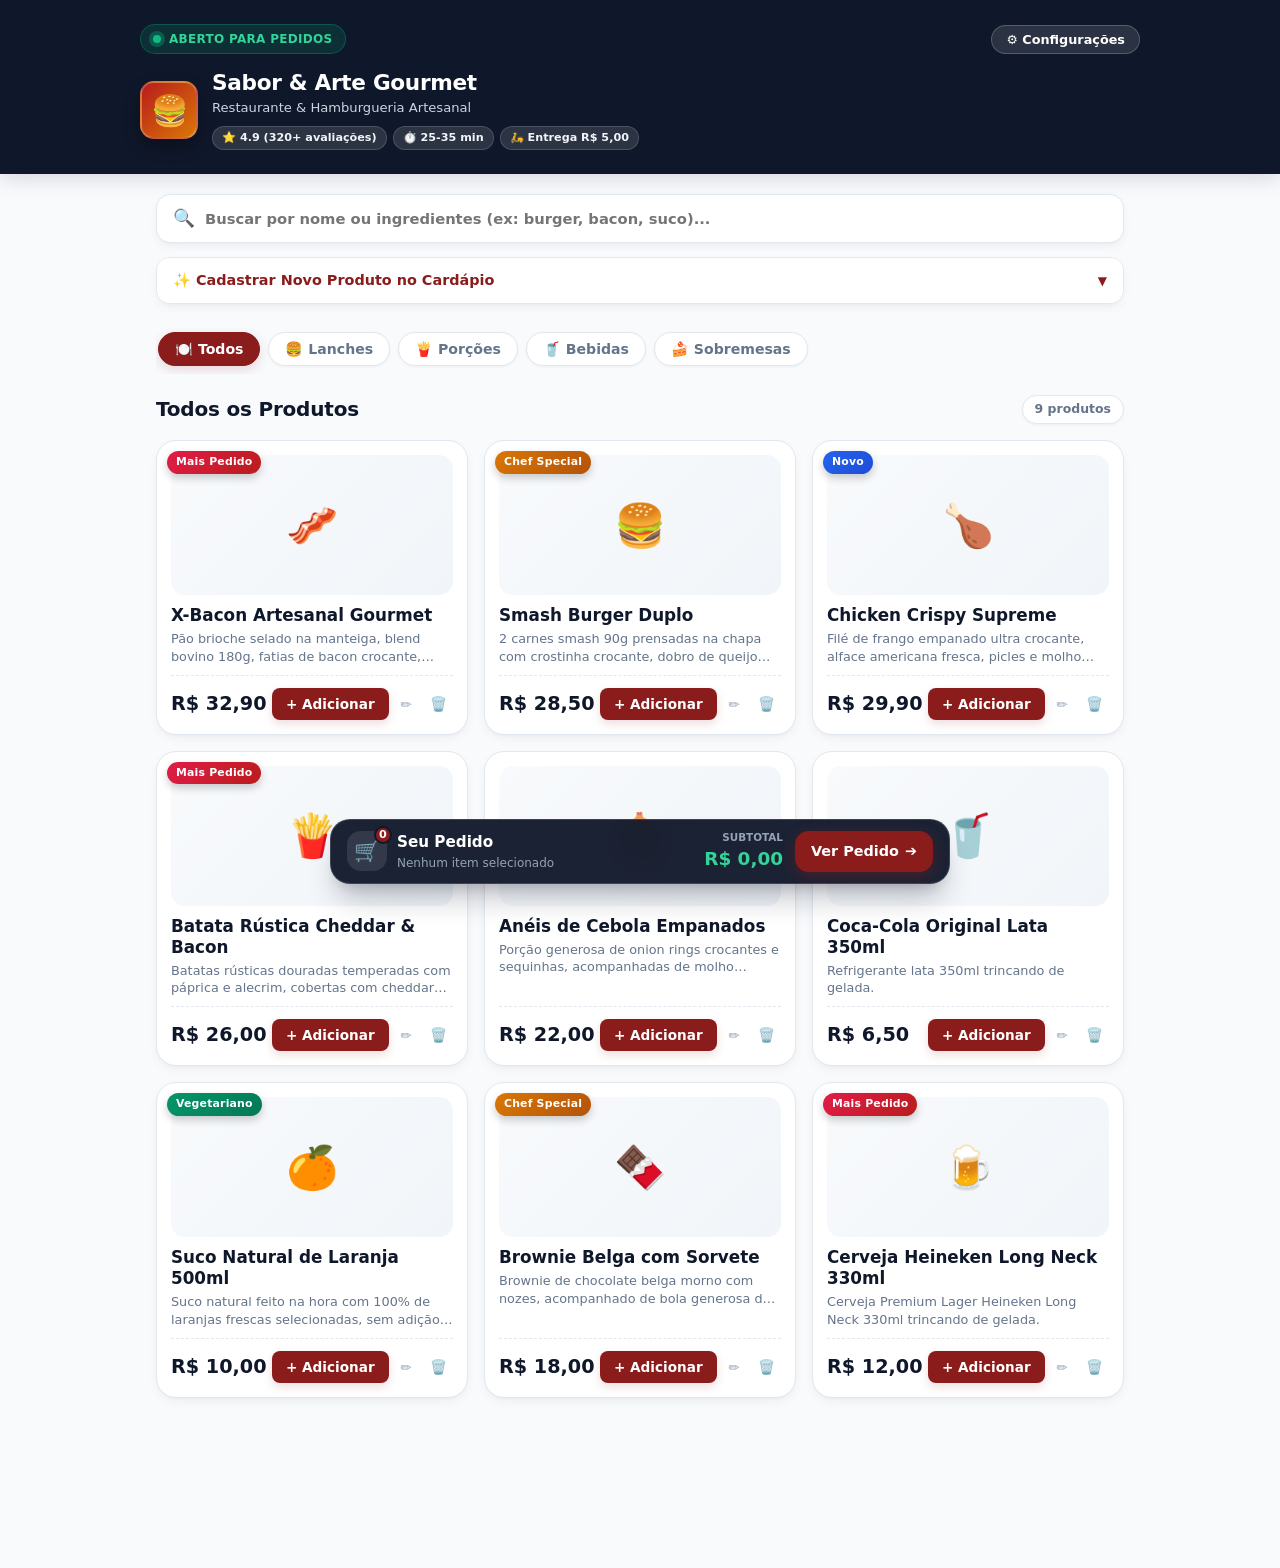
==== commit 5987d940: "Cria pagina dedicada de checkout (checkout.html) integrada a arquitetura MVC" ====
--- a/index.html
+++ b/index.html
@@ -173,10 +173,10 @@
           <span class="total-rotulo">Subtotal</span>
           <span class="total-valor" id="carrinho-total-valor" aria-live="polite">R$ 0,00</span>
         </div>
-        <button id="btn-abrir-pedido" class="btn-finalizar-pedido">
+        <a href="checkout.html" id="btn-abrir-pedido" class="btn-finalizar-pedido" style="text-decoration: none;">
           <span>Ver Pedido</span>
           <span class="seta-btn">➔</span>
-        </button>
+        </a>
       </div>
     </div>
   </aside>
--- a/css/modals.css
+++ b/css/modals.css
@@ -1,7 +1,125 @@
 /* ==========================================================================
-   VIEW LAYER - MODAIS & DIÁLOGOS (src/css/modals.css)
+   VIEW LAYER - MODAIS & PÁGINA CHECKOUT (src/css/modals.css)
    ========================================================================== */
 
+/* PÁGINA DEDICADA DE CHECKOUT (checkout.html) */
+body.page-checkout {
+  background-color: var(--bg-body);
+  padding-bottom: 40px;
+}
+
+.checkout-header {
+  background: var(--dark);
+  color: #ffffff;
+  padding: 16px 20px;
+  position: sticky;
+  top: 0;
+  z-index: 100;
+  box-shadow: 0 4px 16px rgba(15, 23, 42, 0.2);
+}
+
+.checkout-header-container {
+  max-width: 800px;
+  margin: 0 auto;
+  display: flex;
+  align-items: center;
+  gap: 16px;
+}
+
+.btn-voltar-cardapio {
+  background: rgba(255, 255, 255, 0.12);
+  color: #ffffff;
+  border: 1px solid rgba(255, 255, 255, 0.2);
+  padding: 8px 16px;
+  border-radius: var(--radius-full);
+  font-size: 0.88rem;
+  font-weight: 700;
+  text-decoration: none;
+  display: inline-flex;
+  align-items: center;
+  transition: var(--transition);
+}
+
+.btn-voltar-cardapio:hover {
+  background: rgba(255, 255, 255, 0.25);
+  transform: translateX(-2px);
+}
+
+.checkout-title-box {
+  display: flex;
+  flex-direction: column;
+}
+
+.checkout-main-title {
+  font-family: var(--font-heading);
+  font-size: 1.2rem;
+  font-weight: 800;
+  color: #ffffff;
+}
+
+.checkout-sub-title {
+  font-size: 0.78rem;
+  color: #94a3b8;
+}
+
+.checkout-container {
+  max-width: 800px;
+  margin: 20px auto;
+  padding: 0 16px;
+  display: flex;
+  flex-direction: column;
+  gap: 20px;
+}
+
+.checkout-card {
+  background: #ffffff;
+  border: 1.5px solid var(--border);
+  border-radius: var(--radius-lg);
+  padding: 20px;
+  box-shadow: var(--shadow-card);
+}
+
+.checkout-card-header {
+  display: flex;
+  justify-content: space-between;
+  align-items: center;
+  margin-bottom: 16px;
+  border-bottom: 1px solid var(--border);
+  padding-bottom: 12px;
+}
+
+.checkout-card-header h2 {
+  font-family: var(--font-heading);
+  font-size: 1.15rem;
+  font-weight: 800;
+  color: var(--dark);
+}
+
+.btn-esvaziar-checkout {
+  background: transparent;
+  color: #ef4444;
+  border: 1px solid #fca5a5;
+  padding: 4px 12px;
+  border-radius: var(--radius-sm);
+  font-size: 0.8rem;
+  font-weight: 700;
+  cursor: pointer;
+  transition: var(--transition);
+}
+
+.btn-esvaziar-checkout:hover {
+  background: #fef2f2;
+}
+
+.btn-whatsapp-empresa.full-btn {
+  width: 100%;
+  margin-top: 16px;
+  padding: 16px;
+  font-size: 1.05rem;
+  border-radius: var(--radius-md);
+}
+
+/* ESTILOS DOS MODAIS (<dialog>) */
 .modal-dialog {
   border: none;
   border-radius: var(--radius-lg);
@@ -312,7 +430,6 @@
   transform: translateY(-1px);
 }
 
-/* OTIMIZAÇÃO PARA CELULARES (MOBILE BOTTOM SHEET) */
 @media (max-width: 600px) {
   .modal-dialog {
     width: 100%;
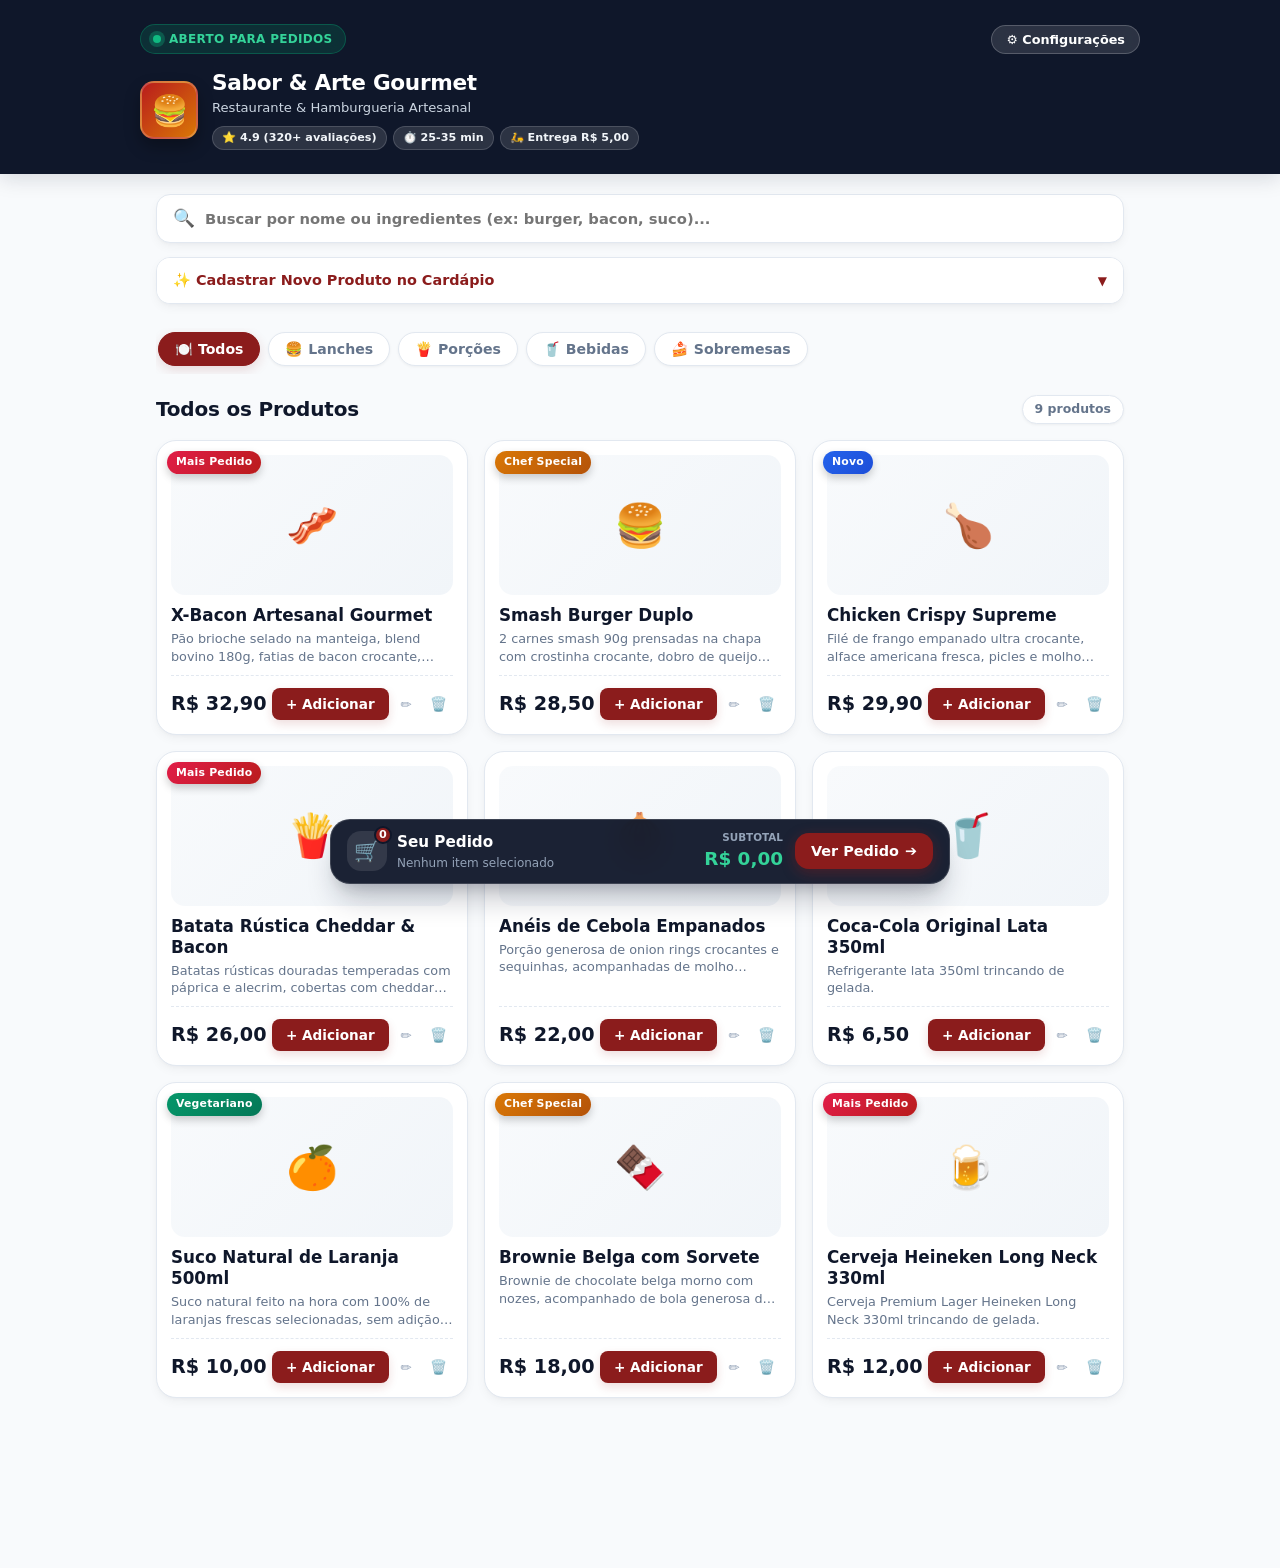
==== commit 8818d071: "Restaura fluxo de tela unica com modal otimizado e responsivo para celulares" ====
--- a/index.html
+++ b/index.html
@@ -173,10 +173,10 @@
           <span class="total-rotulo">Subtotal</span>
           <span class="total-valor" id="carrinho-total-valor" aria-live="polite">R$ 0,00</span>
         </div>
-        <a href="checkout.html" id="btn-abrir-pedido" class="btn-finalizar-pedido" style="text-decoration: none;">
+        <button id="btn-abrir-pedido" class="btn-finalizar-pedido">
           <span>Ver Pedido</span>
           <span class="seta-btn">➔</span>
-        </a>
+        </button>
       </div>
     </div>
   </aside>
--- a/css/modals.css
+++ b/css/modals.css
@@ -1,125 +1,8 @@
 /* ==========================================================================
-   VIEW LAYER - MODAIS & PÁGINA CHECKOUT (src/css/modals.css)
+   VIEW LAYER - MODAIS & DIÁLOGOS (src/css/modals.css)
    ========================================================================== */
 
-/* PÁGINA DEDICADA DE CHECKOUT (checkout.html) */
-body.page-checkout {
-  background-color: var(--bg-body);
-  padding-bottom: 40px;
-}
-
-.checkout-header {
-  background: var(--dark);
-  color: #ffffff;
-  padding: 16px 20px;
-  position: sticky;
-  top: 0;
-  z-index: 100;
-  box-shadow: 0 4px 16px rgba(15, 23, 42, 0.2);
-}
-
-.checkout-header-container {
-  max-width: 800px;
-  margin: 0 auto;
-  display: flex;
-  align-items: center;
-  gap: 16px;
-}
-
-.btn-voltar-cardapio {
-  background: rgba(255, 255, 255, 0.12);
-  color: #ffffff;
-  border: 1px solid rgba(255, 255, 255, 0.2);
-  padding: 8px 16px;
-  border-radius: var(--radius-full);
-  font-size: 0.88rem;
-  font-weight: 700;
-  text-decoration: none;
-  display: inline-flex;
-  align-items: center;
-  transition: var(--transition);
-}
-
-.btn-voltar-cardapio:hover {
-  background: rgba(255, 255, 255, 0.25);
-  transform: translateX(-2px);
-}
-
-.checkout-title-box {
-  display: flex;
-  flex-direction: column;
-}
-
-.checkout-main-title {
-  font-family: var(--font-heading);
-  font-size: 1.2rem;
-  font-weight: 800;
-  color: #ffffff;
-}
-
-.checkout-sub-title {
-  font-size: 0.78rem;
-  color: #94a3b8;
-}
-
-.checkout-container {
-  max-width: 800px;
-  margin: 20px auto;
-  padding: 0 16px;
-  display: flex;
-  flex-direction: column;
-  gap: 20px;
-}
-
-.checkout-card {
-  background: #ffffff;
-  border: 1.5px solid var(--border);
-  border-radius: var(--radius-lg);
-  padding: 20px;
-  box-shadow: var(--shadow-card);
-}
-
-.checkout-card-header {
-  display: flex;
-  justify-content: space-between;
-  align-items: center;
-  margin-bottom: 16px;
-  border-bottom: 1px solid var(--border);
-  padding-bottom: 12px;
-}
-
-.checkout-card-header h2 {
-  font-family: var(--font-heading);
-  font-size: 1.15rem;
-  font-weight: 800;
-  color: var(--dark);
-}
-
-.btn-esvaziar-checkout {
-  background: transparent;
-  color: #ef4444;
-  border: 1px solid #fca5a5;
-  padding: 4px 12px;
-  border-radius: var(--radius-sm);
-  font-size: 0.8rem;
-  font-weight: 700;
-  cursor: pointer;
-  transition: var(--transition);
-}
-
-.btn-esvaziar-checkout:hover {
-  background: #fef2f2;
-}
-
-.btn-whatsapp-empresa.full-btn {
-  width: 100%;
-  margin-top: 16px;
-  padding: 16px;
-  font-size: 1.05rem;
-  border-radius: var(--radius-md);
-}
-
-/* ESTILOS DOS MODAIS (<dialog>) */
+/* ESTILOS DOS MODAIS NATIVOS (<dialog>) */
 .modal-dialog {
   border: none;
   border-radius: var(--radius-lg);
@@ -430,6 +313,7 @@
   transform: translateY(-1px);
 }
 
+/* OTIMIZAÇÃO RESPONSIVA PARA APARELHOS CELULARES (ADAPTAÇÃO PERFEITA DE TELA) */
 @media (max-width: 600px) {
   .modal-dialog {
     width: 100%;
